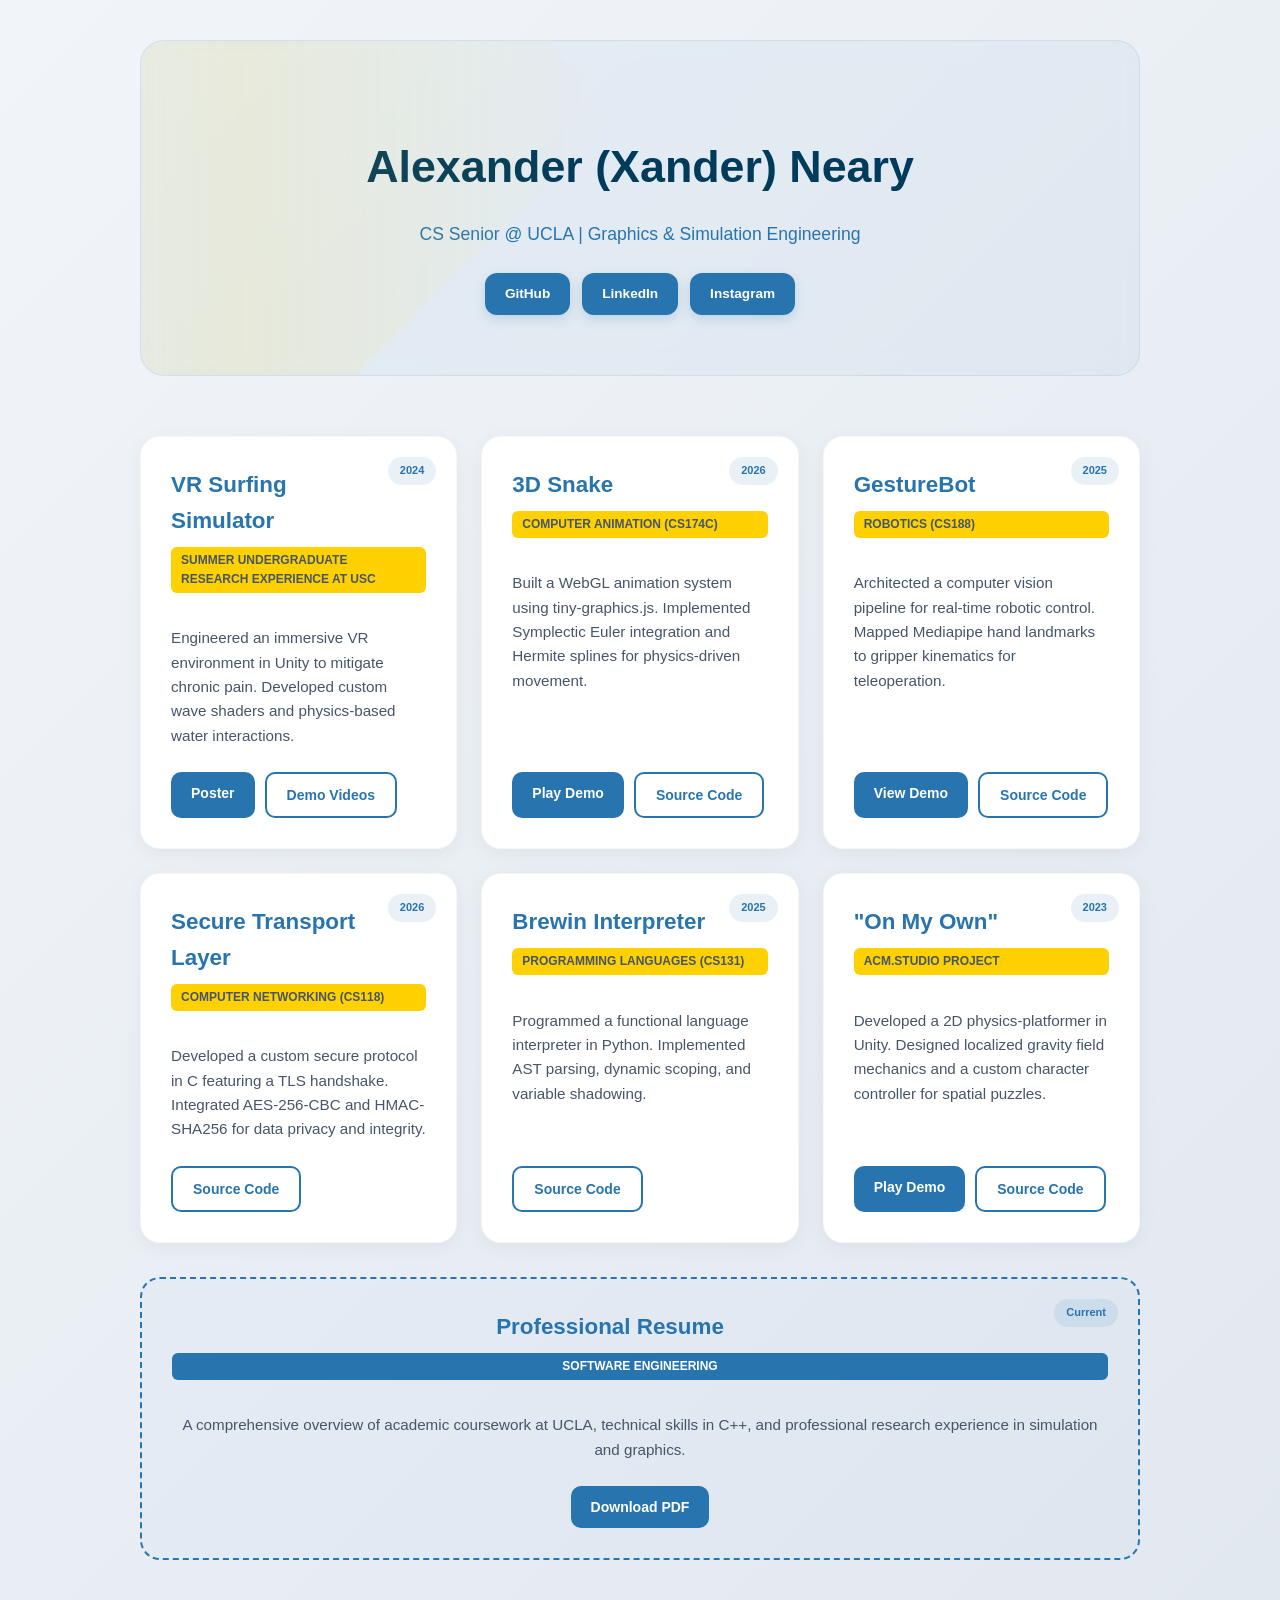
==== index.html @ f60e8a6c "Merge branch 'main' of https://github.com/xandnea/xandnea.github.io" ====
<!DOCTYPE html>
<html lang="en">
<head>
    <meta charset="UTF-8">
    <meta name="viewport" content="width=device-width, initial-scale=1.0">
    <title>Xander Neary | Software Portfolio</title>
    <style>
        :root {
            --ucla-blue: #2774AE;
            --ucla-gold: #FFD100;
            --dark-blue: #003B5C;
            --bg: #f8fafc;
            --card-bg: #ffffff;
            --text: #1e293b;
            --sub-bg: #f1f5f9;
        }

        body { 
            font-family: 'Inter', -apple-system, BlinkMacSystemFont, sans-serif; 
            background: linear-gradient(135deg, #f1f5f9 0%, #e2e8f0 100%);
            color: var(--text); 
            margin: 0; 
            padding: 40px 20px; 
            line-height: 1.6;
        }

        .container { max-width: 1000px; margin: auto; }

        header { 
            text-align: center; 
            margin-bottom: 60px; 
            padding: 60px 20px;
            background: rgba(39, 116, 174, 0.05);
            border: 1px solid rgba(39, 116, 174, 0.1);
            border-radius: 24px;
            backdrop-filter: blur(10px);
            position: relative;
            overflow: hidden;
        }
        
        header::before {
            content: "";
            position: absolute;
            top: -50%; left: -10%;
            width: 40%; height: 200%;
            background: linear-gradient(45deg, transparent, rgba(255, 209, 0, 0.1), transparent);
            transform: rotate(45deg);
            pointer-events: none;
        }

        header h1 { font-size: 2.8rem; margin-bottom: 8px; font-weight: 800; color: var(--dark-blue); }
        header p { color: var(--ucla-blue); font-size: 1.1rem; margin-bottom: 25px; font-weight: 500; }

        .social-links { display: flex; justify-content: center; gap: 12px; }
        .social-btn {
            text-decoration: none;
            color: white;
            font-size: 0.85rem;
            font-weight: 600;
            padding: 10px 20px;
            border-radius: 12px;
            background: var(--ucla-blue);
            transition: all 0.3s ease;
            box-shadow: 0 4px 12px rgba(39, 116, 174, 0.2);
        }
        .social-btn:hover { background: var(--dark-blue); transform: translateY(-3px); }

        .grid { 
            display: grid; 
            grid-template-columns: repeat(auto-fit, minmax(300px, 1fr)); 
            gap: 24px; 
        }

        .card { 
            position: relative;
            background: var(--card-bg); 
            padding: 30px; 
            border-radius: 20px; 
            box-shadow: 0 4px 20px rgba(0,0,0,0.05); 
            transition: all 0.3s cubic-bezier(0.4, 0, 0.2, 1);
            border: 1px solid rgba(0,0,0,0.03);
            display: flex;
            flex-direction: column;
            min-height: 280px; /* Ensures vertical consistency */
        }

        .card:hover { 
            transform: translateY(-10px); 
            box-shadow: 0 20px 40px rgba(39, 116, 174, 0.1); 
            border-color: rgba(39, 116, 174, 0.2);
        }

        .date-tag {
            position: absolute;
            top: 20px; right: 20px;
            font-size: 11px; font-weight: 800;
            color: var(--ucla-blue);
            background: rgba(39, 116, 174, 0.1);
            padding: 5px 12px; border-radius: 30px;
        }

        .card h3 { margin: 0 0 8px 0; color: var(--ucla-blue); font-size: 1.4rem; padding-right: 60px; }

        .card h4 {
            font-size: 0.75rem; color: #475569; background: var(--ucla-gold);
            margin: 0 0 18px 0; padding: 4px 10px; border-radius: 6px;
            display: inline-block; font-weight: 700; text-transform: uppercase;
        }

        .card p { color: #475569; font-size: 0.95rem; margin-bottom: 24px; flex-grow: 1; }

        /* THE FIX: Pushes buttons to the bottom regardless of text amount */
        .btn-group { 
            display: flex; 
            gap: 10px; 
            flex-wrap: wrap; 
            margin-top: auto; 
            min-height: 42px; 
        }

        .btn { 
            padding: 10px 20px; background: var(--ucla-blue); color: white; 
            text-decoration: none; border-radius: 10px; font-size: 14px; 
            font-weight: 600; transition: all 0.2s;
        }

        .btn:hover { background: var(--dark-blue); }
        .btn-secondary { background: white; color: var(--ucla-blue); border: 2px solid var(--ucla-blue); }
        .btn-secondary:hover { background: var(--ucla-blue); color: white; }

        .resume-card { 
            grid-column: 1 / -1; 
            text-align: center; 
            border: 2px dashed var(--ucla-blue); 
            background: rgba(39, 116, 174, 0.02); 
            box-shadow: none;
            margin-top: 10px;
            min-height: auto;
        }

        .resume-card:hover { 
            background: #ffffff; 
            border-style: solid; 
            border-color: var(--ucla-gold);
        }
        
        .resume-card h4 { background: var(--ucla-blue); color: white; }
    </style>
</head>
<body>
    <div class="container">
        <header>
            <h1>Alexander (Xander) Neary</h1>
            <p>CS Senior @ UCLA | Graphics & Simulation Engineering</p>
            <div class="social-links">
                <a href="https://github.com/xandnea" class="social-btn">GitHub</a>
                <a href="https://www.linkedin.com/in/xander-neary/" class="social-btn">LinkedIn</a>
                <a href="https://www.instagram.com/xander.neary" class="social-btn">Instagram</a>
            </div>
        </header>

        <div class="grid">
            <div class="card">
                <span class="date-tag">2024</span>
                <h3>VR Surfing Simulator</h3>
                <h4>Summer Undergraduate Research Experience at USC</h4>
                <p>Engineered an immersive VR environment in Unity to mitigate chronic pain. Developed custom wave shaders and physics-based water interactions.</p>
                <div class="btn-group">
                    <a href="https://xandnea.github.io/SURE Research Poster.pdf" class="btn">Poster</a>
                    <a href="https://docs.google.com/presentation/d/18ExA81dWbgcO4W4kVsnvQ8ddb5Fc8EAyjfr8iG5KGcI/edit?usp=sharing" class="btn btn-secondary">Demo Videos</a>
                </div>
            </div>

            <div class="card">
                <span class="date-tag">2026</span>
                <h3>3D Snake</h3>
                <h4>Computer Animation (CS174C)</h4>
                <p>Built a WebGL animation system using tiny-graphics.js. Implemented Symplectic Euler integration and Hermite splines for physics-driven movement.</p>
                <div class="btn-group">
                    <a href="https://xandnea.github.io/CS174C-TeamProject-3DSnake/" class="btn">Play Demo</a>
                    <a href="https://github.com/xandnea/CS174C-TeamProject-3DSnake" class="btn btn-secondary">Source Code</a>
                </div>
            </div>

            <div class="card">
                <span class="date-tag">2025</span>
                <h3>GestureBot</h3>
                <h4>Robotics (CS188)</h4>
                <p>Architected a computer vision pipeline for real-time robotic control. Mapped Mediapipe hand landmarks to gripper kinematics for teleoperation.</p>
                <div class="btn-group">
                    <a href="https://xandnea.github.io/CS188-Robotics-Project/" class="btn">View Demo</a>
                    <a href="https://github.com/xandnea/CS188-Robotics-Project" class="btn btn-secondary">Source Code</a>
                </div>
            </div>

            <div class="card">
                <span class="date-tag">2026</span>
                <h3>Secure Transport Layer</h3>
                <h4>Computer Networking (CS118)</h4>
                <p>Developed a custom secure protocol in C featuring a TLS handshake. Integrated AES-256-CBC and HMAC-SHA256 for data privacy and integrity.</p>
                <div class="btn-group">
                    <a href="https://github.com/xandnea/CS118-Project2" class="btn btn-secondary">Source Code</a>
                </div>
            </div>

            <div class="card">
                <span class="date-tag">2025</span>
                <h3>Brewin Interpreter</h3>
                <h4>Programming Languages (CS131)</h4>
                <p>Programmed a functional language interpreter in Python. Implemented AST parsing, dynamic scoping, and variable shadowing.</p>
                <div class="btn-group">
                    <a href="https://github.com/xandnea/CS131-Project1" class="btn btn-secondary">Source Code</a>
                </div>
            </div>

            <div class="card">
                <span class="date-tag">2023</span>
                <h3>"On My Own"</h3>
                <h4>ACM.studio Project</h4>
                <p>Developed a 2D physics-platformer in Unity. Designed localized gravity field mechanics and a custom character controller for spatial puzzles.</p>
                <div class="btn-group">
                    <a href="http://kmbusybee.itch.io/on-my-own" class="btn">Play Demo</a>
                    <a href="https://github.com/kmachnickiwork49/team_omo" class="btn btn-secondary">Source Code</a>
                </div>
            </div>

            <div class="card resume-card">
                <span class="date-tag">Current</span>
                <h3>Professional Resume</h3>
                <h4>Software Engineering</h4>
                <p>A comprehensive overview of academic coursework at UCLA, technical skills in C++, and professional research experience in simulation and graphics.</p>
                <div class="btn-group" style="justify-content: center;">
                    <a href="https://xandnea.github.io/Software Resume 5_23_26.pdf" class="btn">Download PDF</a>
                </div>
            </div>
        </div>
    </div>
</body>
</html>
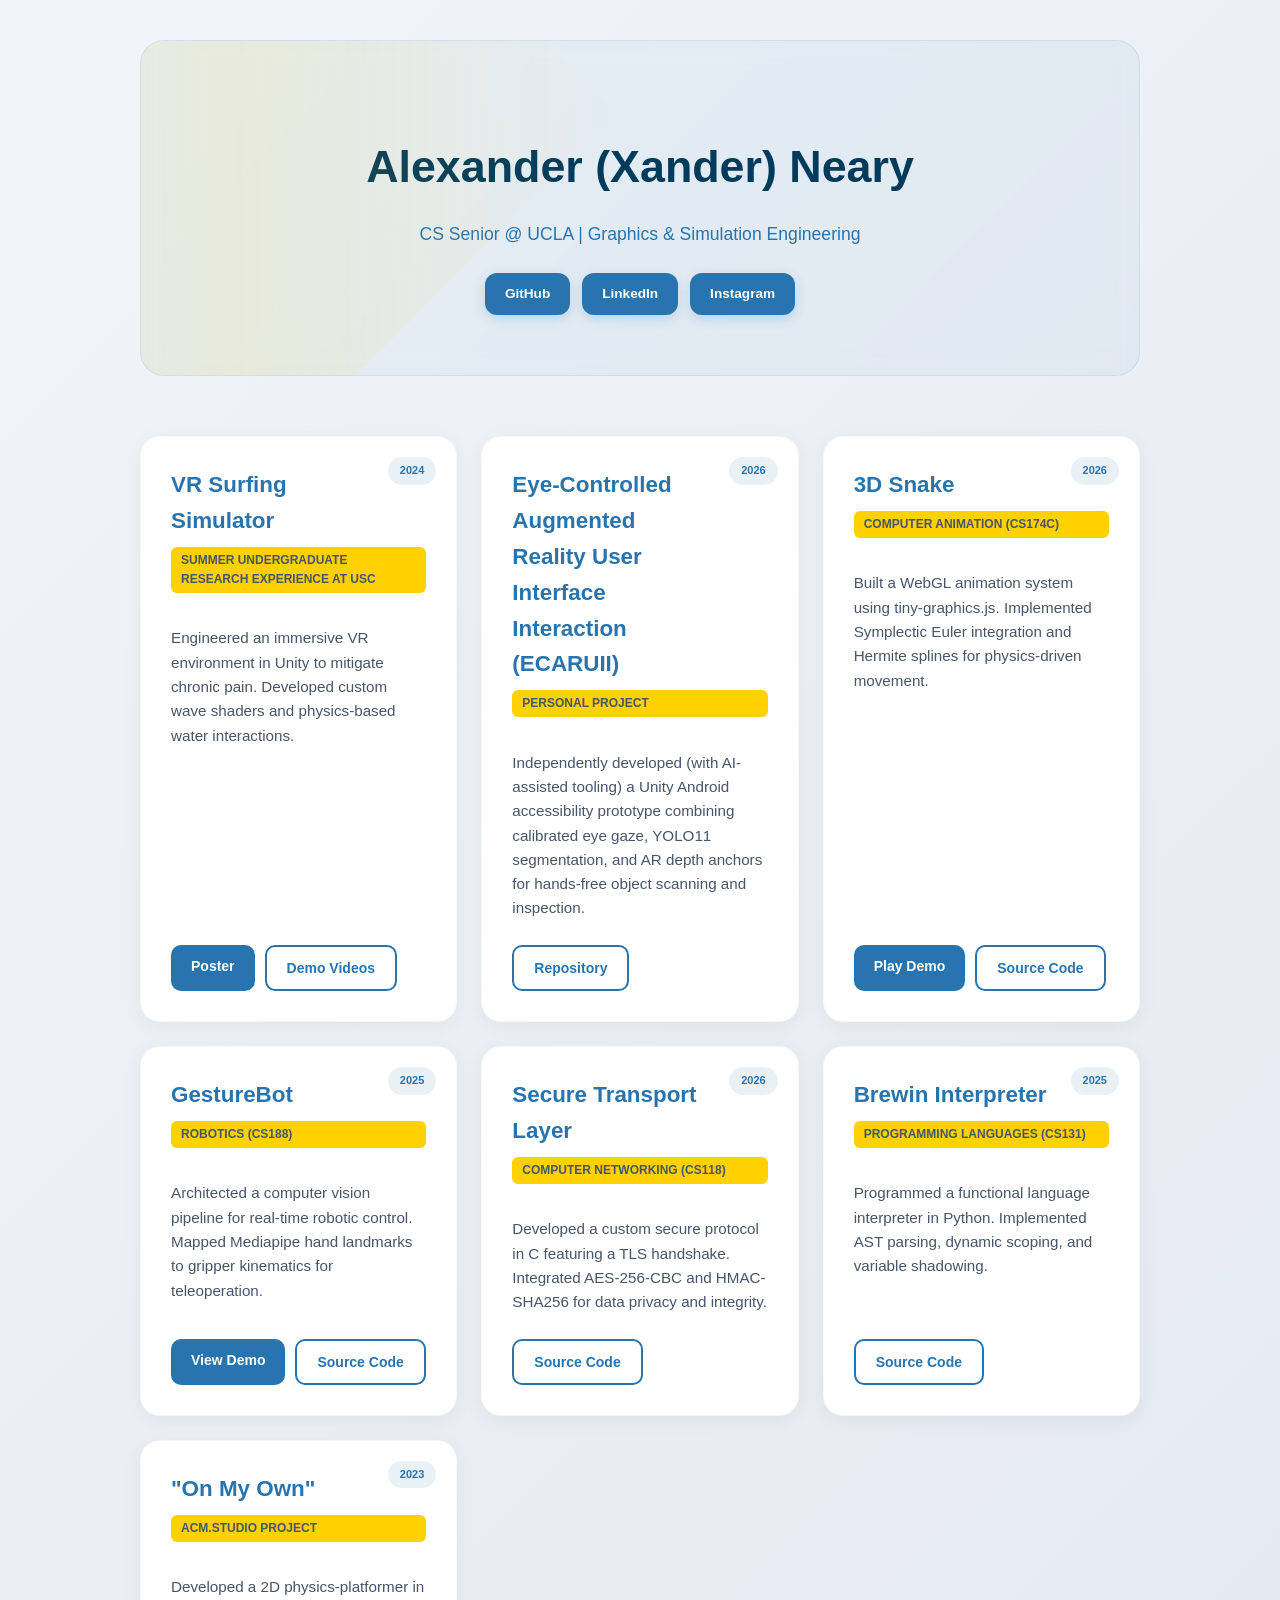
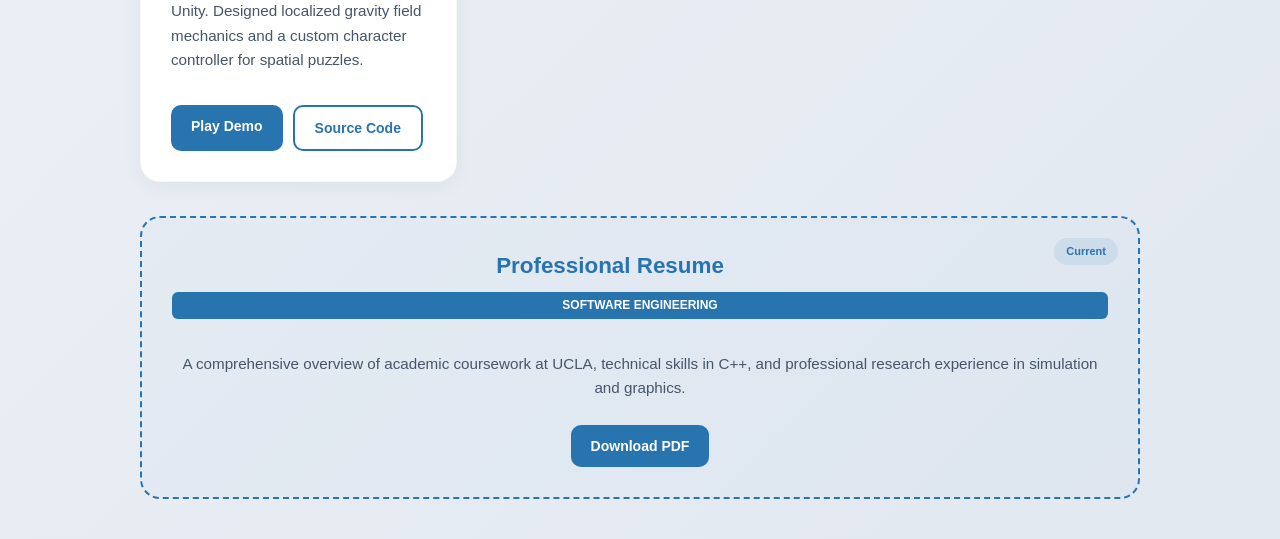
==== commit d544b45e: "Add ECARUII project details to index.html - Added a new project entry for Eye-Controlled Augmented R" ====
--- a/index.html
+++ b/index.html
@@ -173,6 +173,16 @@
 
             <div class="card">
                 <span class="date-tag">2026</span>
+                <h3>Eye-Controlled Augmented Reality User Interface Interaction (ECARUII)</h3>
+                <h4>Personal Project</h4>
+                <p>Independently developed (with AI-assisted tooling) a Unity Android accessibility prototype combining calibrated eye gaze, YOLO11 segmentation, and AR depth anchors for hands-free object scanning and inspection.</p>
+                <div class="btn-group">
+                    <a href="https://github.com/xandnea/Eye-Controlled-AR-UI-Interaction" class="btn btn-secondary">Repository</a>
+                </div>
+            </div>
+            
+            <div class="card">
+                <span class="date-tag">2026</span>
                 <h3>3D Snake</h3>
                 <h4>Computer Animation (CS174C)</h4>
                 <p>Built a WebGL animation system using tiny-graphics.js. Implemented Symplectic Euler integration and Hermite splines for physics-driven movement.</p>
@@ -236,4 +246,4 @@
         </div>
     </div>
 </body>
-</html>+</html>
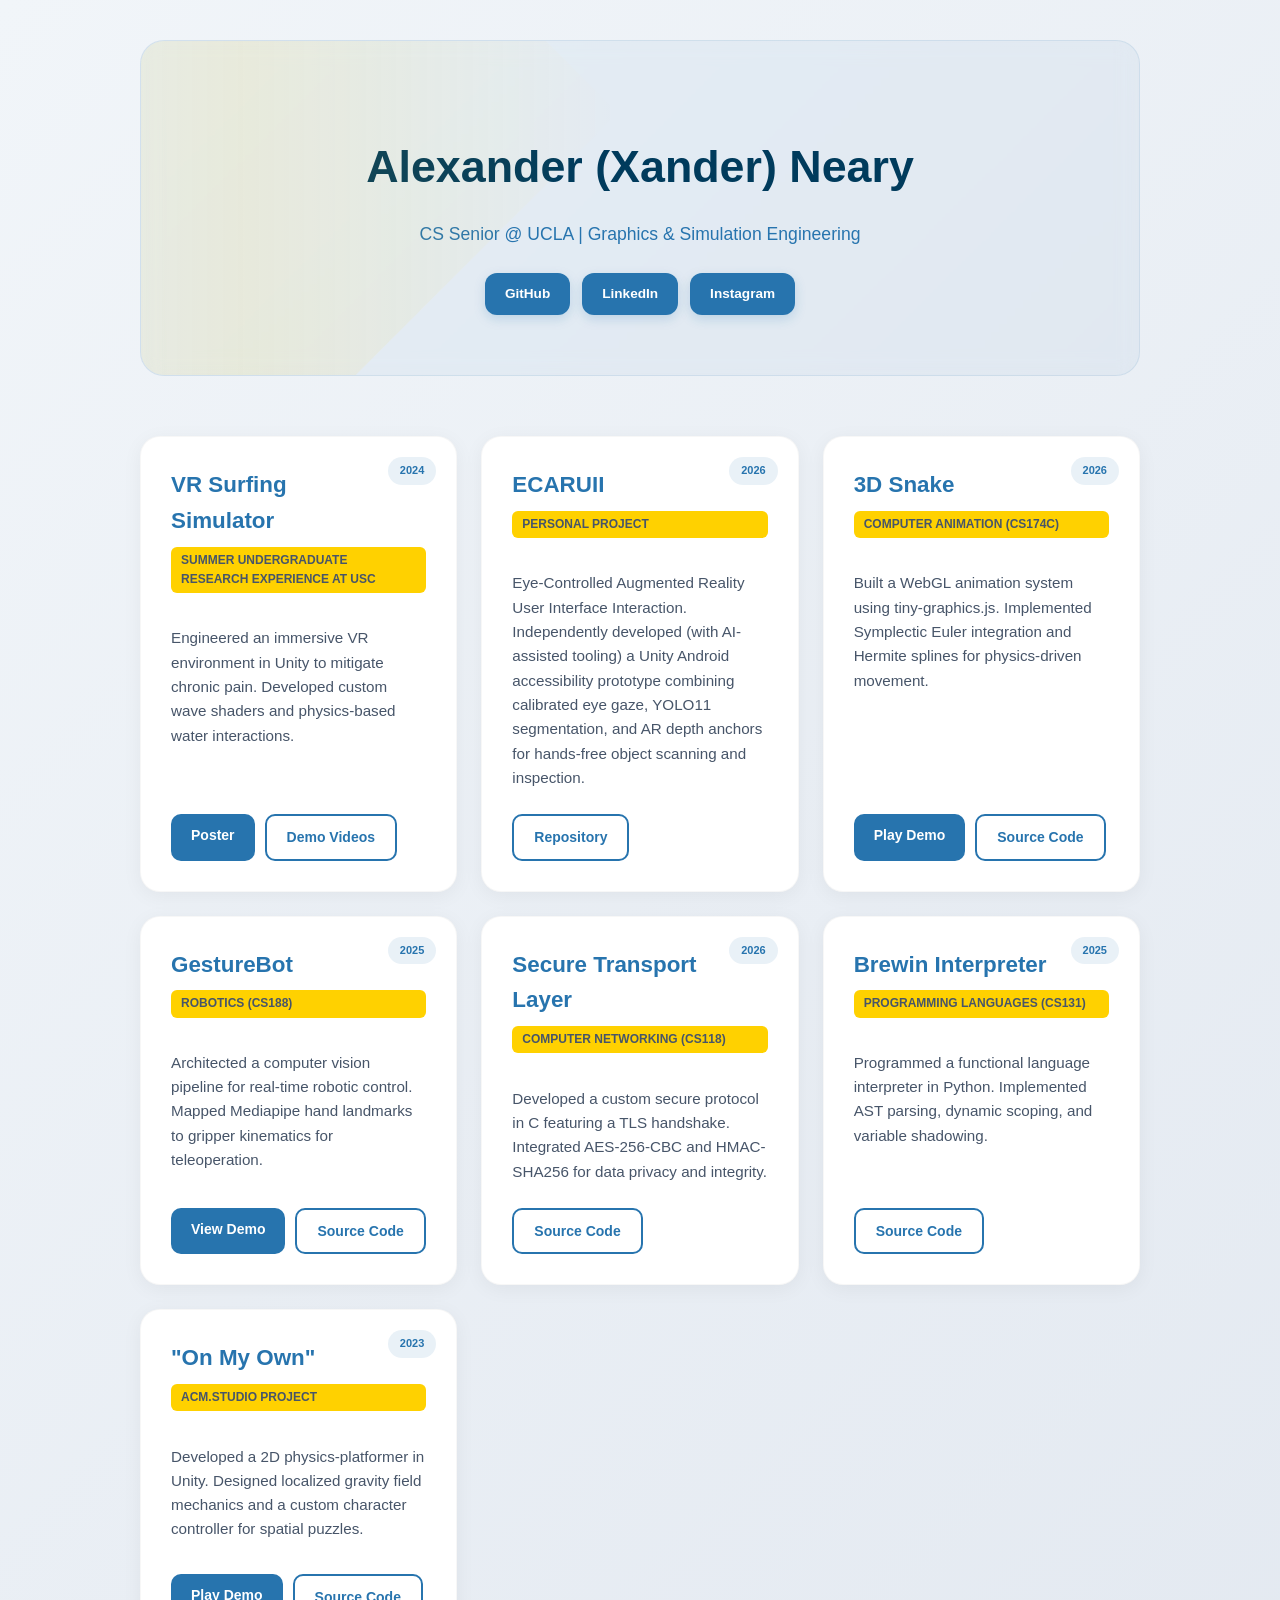
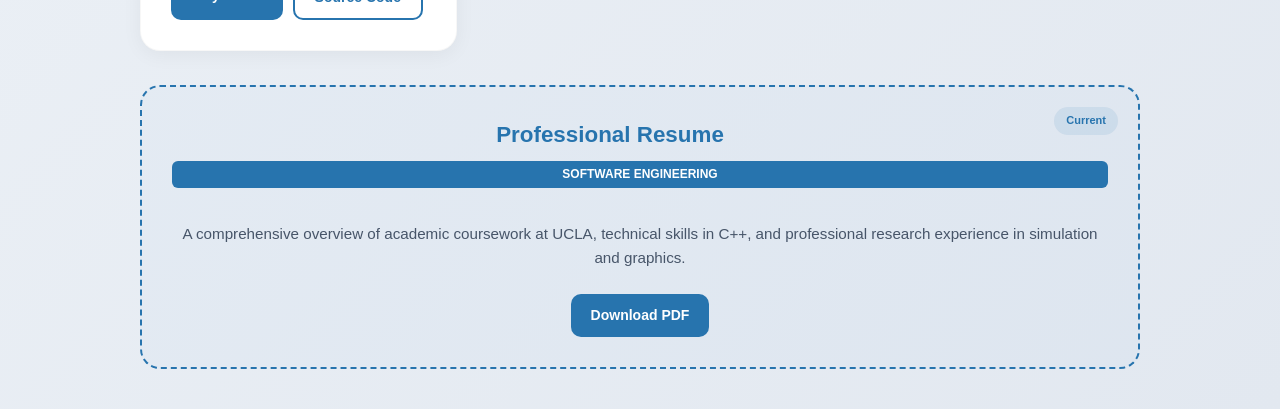
==== commit 5ed69257: "Update project title and description in index.html - Shortened the project title and clarified the d" ====
--- a/index.html
+++ b/index.html
@@ -173,9 +173,9 @@
 
             <div class="card">
                 <span class="date-tag">2026</span>
-                <h3>Eye-Controlled Augmented Reality User Interface Interaction (ECARUII)</h3>
+                <h3>ECARUII</h3>
                 <h4>Personal Project</h4>
-                <p>Independently developed (with AI-assisted tooling) a Unity Android accessibility prototype combining calibrated eye gaze, YOLO11 segmentation, and AR depth anchors for hands-free object scanning and inspection.</p>
+                <p>Eye-Controlled Augmented Reality User Interface Interaction. Independently developed (with AI-assisted tooling) a Unity Android accessibility prototype combining calibrated eye gaze, YOLO11 segmentation, and AR depth anchors for hands-free object scanning and inspection.</p>
                 <div class="btn-group">
                     <a href="https://github.com/xandnea/Eye-Controlled-AR-UI-Interaction" class="btn btn-secondary">Repository</a>
                 </div>
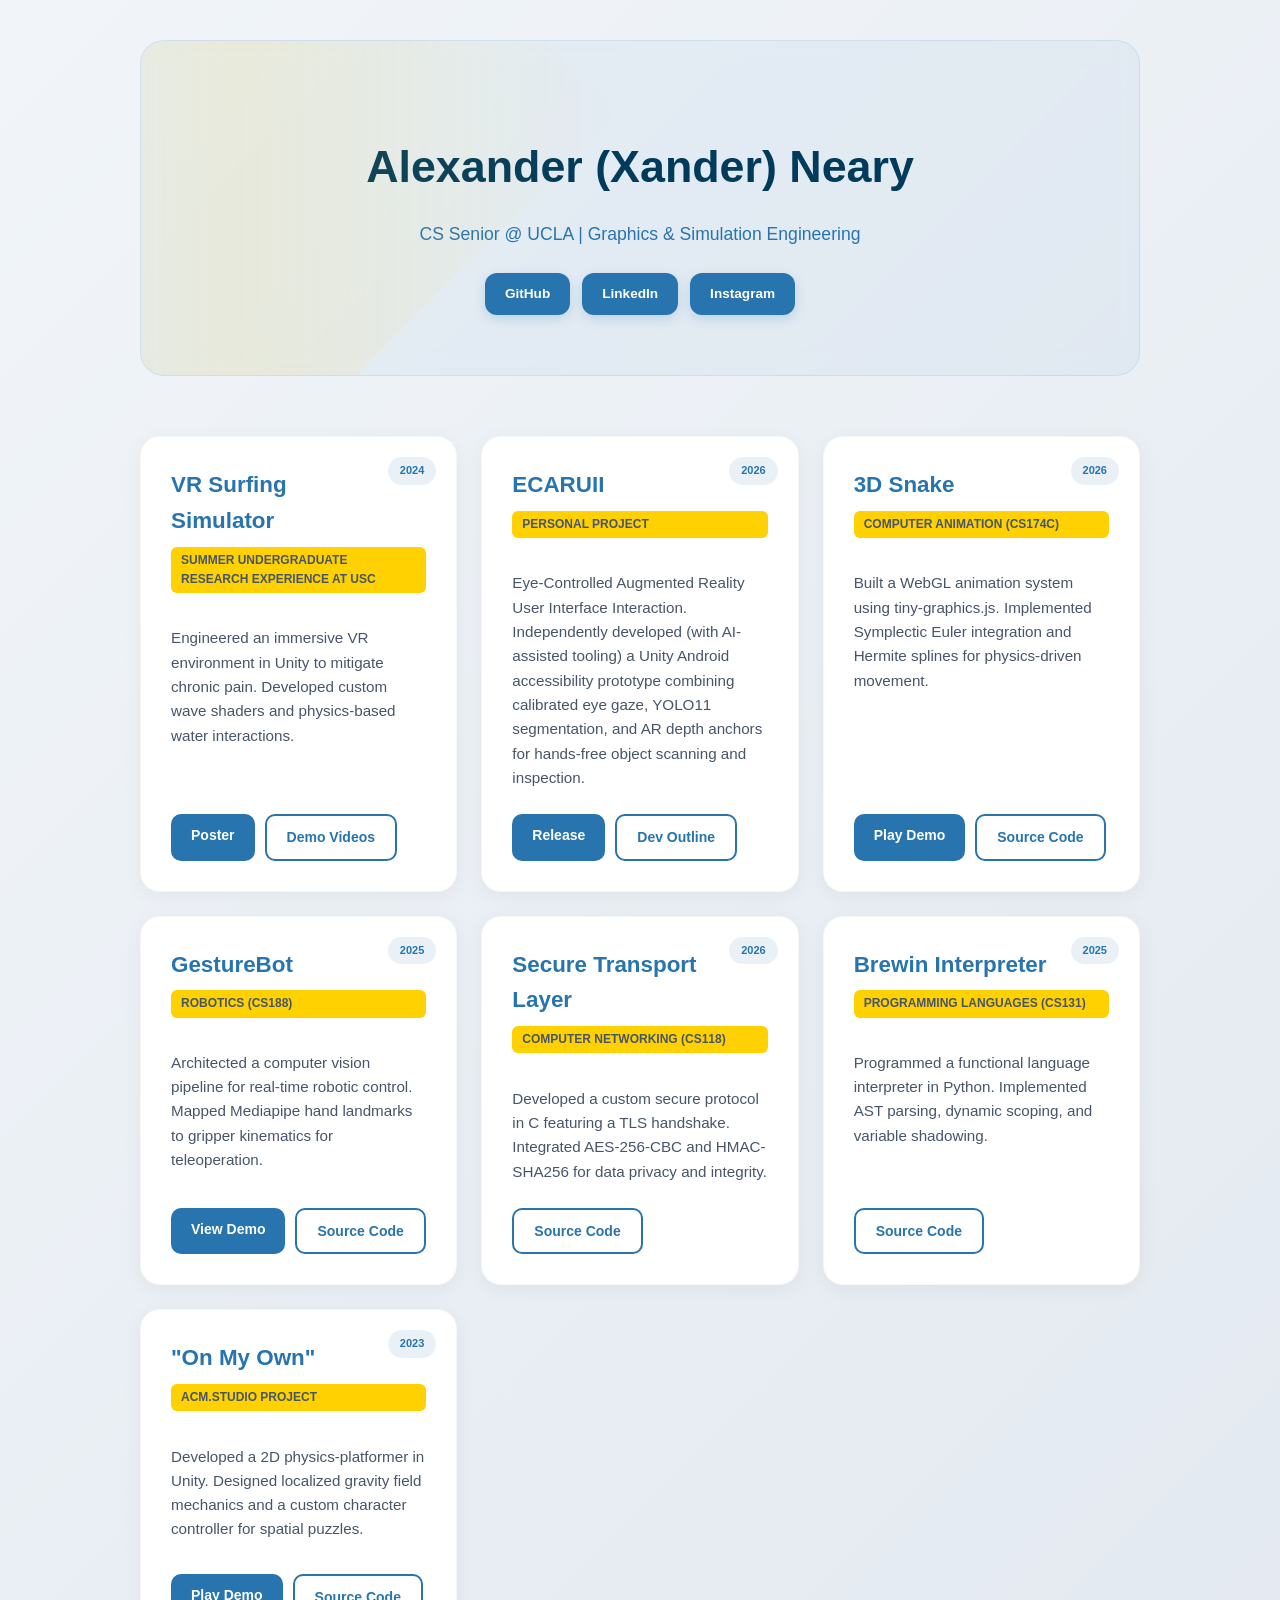
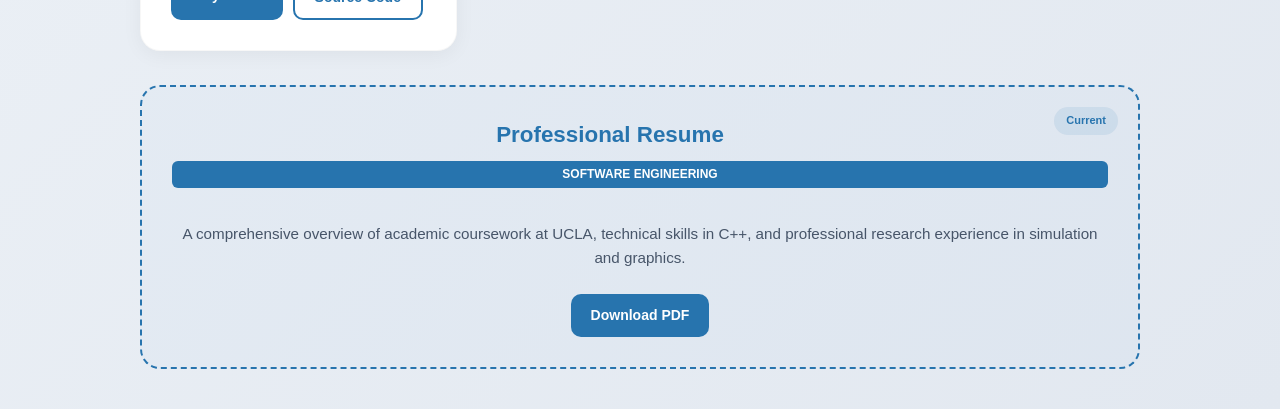
==== commit fb7f1e5c: "Update ECARUII links in index.html for release and documentation" ====
--- a/index.html
+++ b/index.html
@@ -177,7 +177,8 @@
                 <h4>Personal Project</h4>
                 <p>Eye-Controlled Augmented Reality User Interface Interaction. Independently developed (with AI-assisted tooling) a Unity Android accessibility prototype combining calibrated eye gaze, YOLO11 segmentation, and AR depth anchors for hands-free object scanning and inspection.</p>
                 <div class="btn-group">
-                    <a href="https://github.com/xandnea/Eye-Controlled-AR-UI-Interaction" class="btn btn-secondary">Repository</a>
+                    <a href="https://github.com/xandnea/Eye-Controlled-AR-UI-Interaction" class="btn">Release</a>
+                    <a href="https://docs.google.com/document/d/12NwAYiVth-TJw5IjjsZ63s_6z_8N0sTc/edit?usp=sharing&ouid=107575258905610502392&rtpof=true&sd=true" class="btn btn-secondary">Dev Outline</a>
                 </div>
             </div>
             
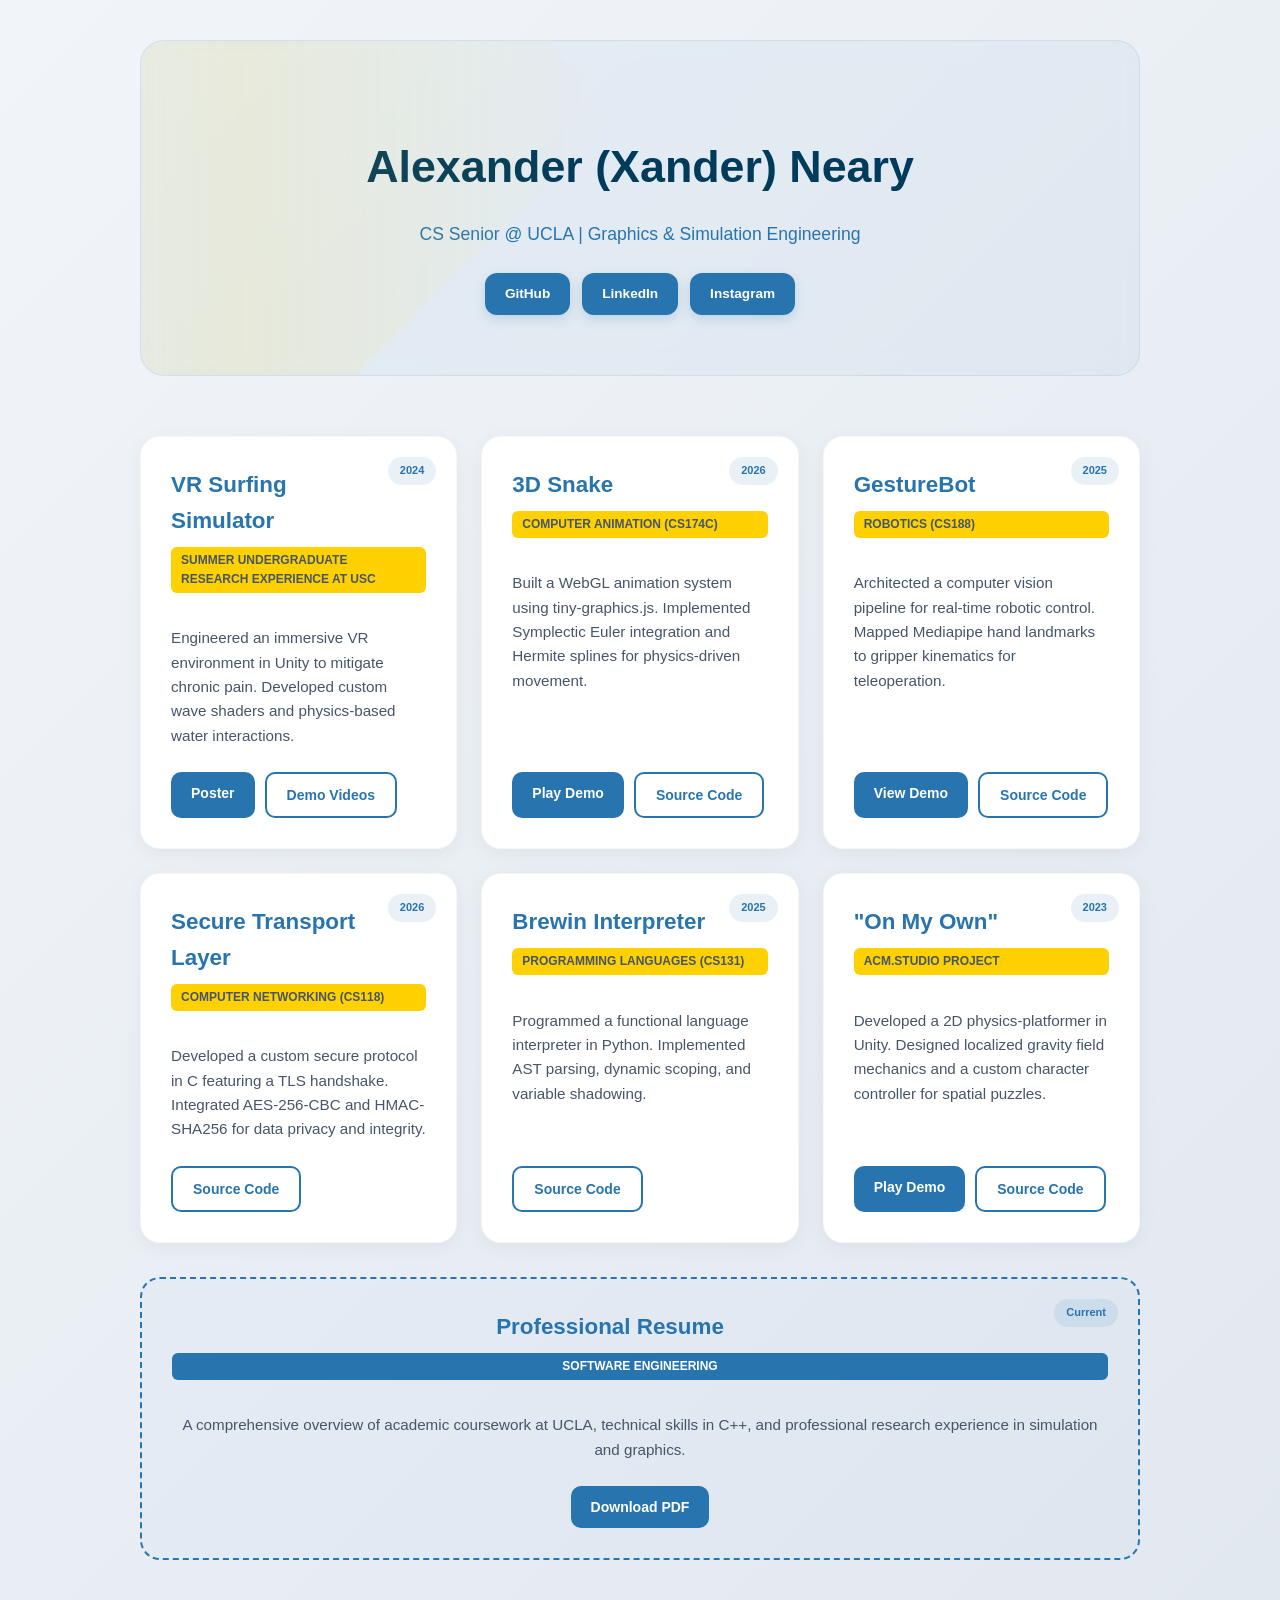
==== commit c275157c: "Update resume (9/24/2026) - Add ECARUII project, adjust professional experience section" ====
--- a/index.html
+++ b/index.html
@@ -173,17 +173,6 @@
 
             <div class="card">
                 <span class="date-tag">2026</span>
-                <h3>ECARUII</h3>
-                <h4>Personal Project</h4>
-                <p>Eye-Controlled Augmented Reality User Interface Interaction. Independently developed (with AI-assisted tooling) a Unity Android accessibility prototype combining calibrated eye gaze, YOLO11 segmentation, and AR depth anchors for hands-free object scanning and inspection.</p>
-                <div class="btn-group">
-                    <a href="https://github.com/xandnea/Eye-Controlled-AR-UI-Interaction" class="btn">Release</a>
-                    <a href="https://docs.google.com/document/d/12NwAYiVth-TJw5IjjsZ63s_6z_8N0sTc/edit?usp=sharing&ouid=107575258905610502392&rtpof=true&sd=true" class="btn btn-secondary">Dev Outline</a>
-                </div>
-            </div>
-            
-            <div class="card">
-                <span class="date-tag">2026</span>
                 <h3>3D Snake</h3>
                 <h4>Computer Animation (CS174C)</h4>
                 <p>Built a WebGL animation system using tiny-graphics.js. Implemented Symplectic Euler integration and Hermite splines for physics-driven movement.</p>
@@ -241,10 +230,10 @@
                 <h4>Software Engineering</h4>
                 <p>A comprehensive overview of academic coursework at UCLA, technical skills in C++, and professional research experience in simulation and graphics.</p>
                 <div class="btn-group" style="justify-content: center;">
-                    <a href="https://xandnea.github.io/Software Resume 5_23_26.pdf" class="btn">Download PDF</a>
+                    <a href="https://xandnea.github.io/Software Resume 9_24_26.pdf" class="btn">Download PDF</a>
                 </div>
             </div>
         </div>
     </div>
 </body>
-</html>
+</html>
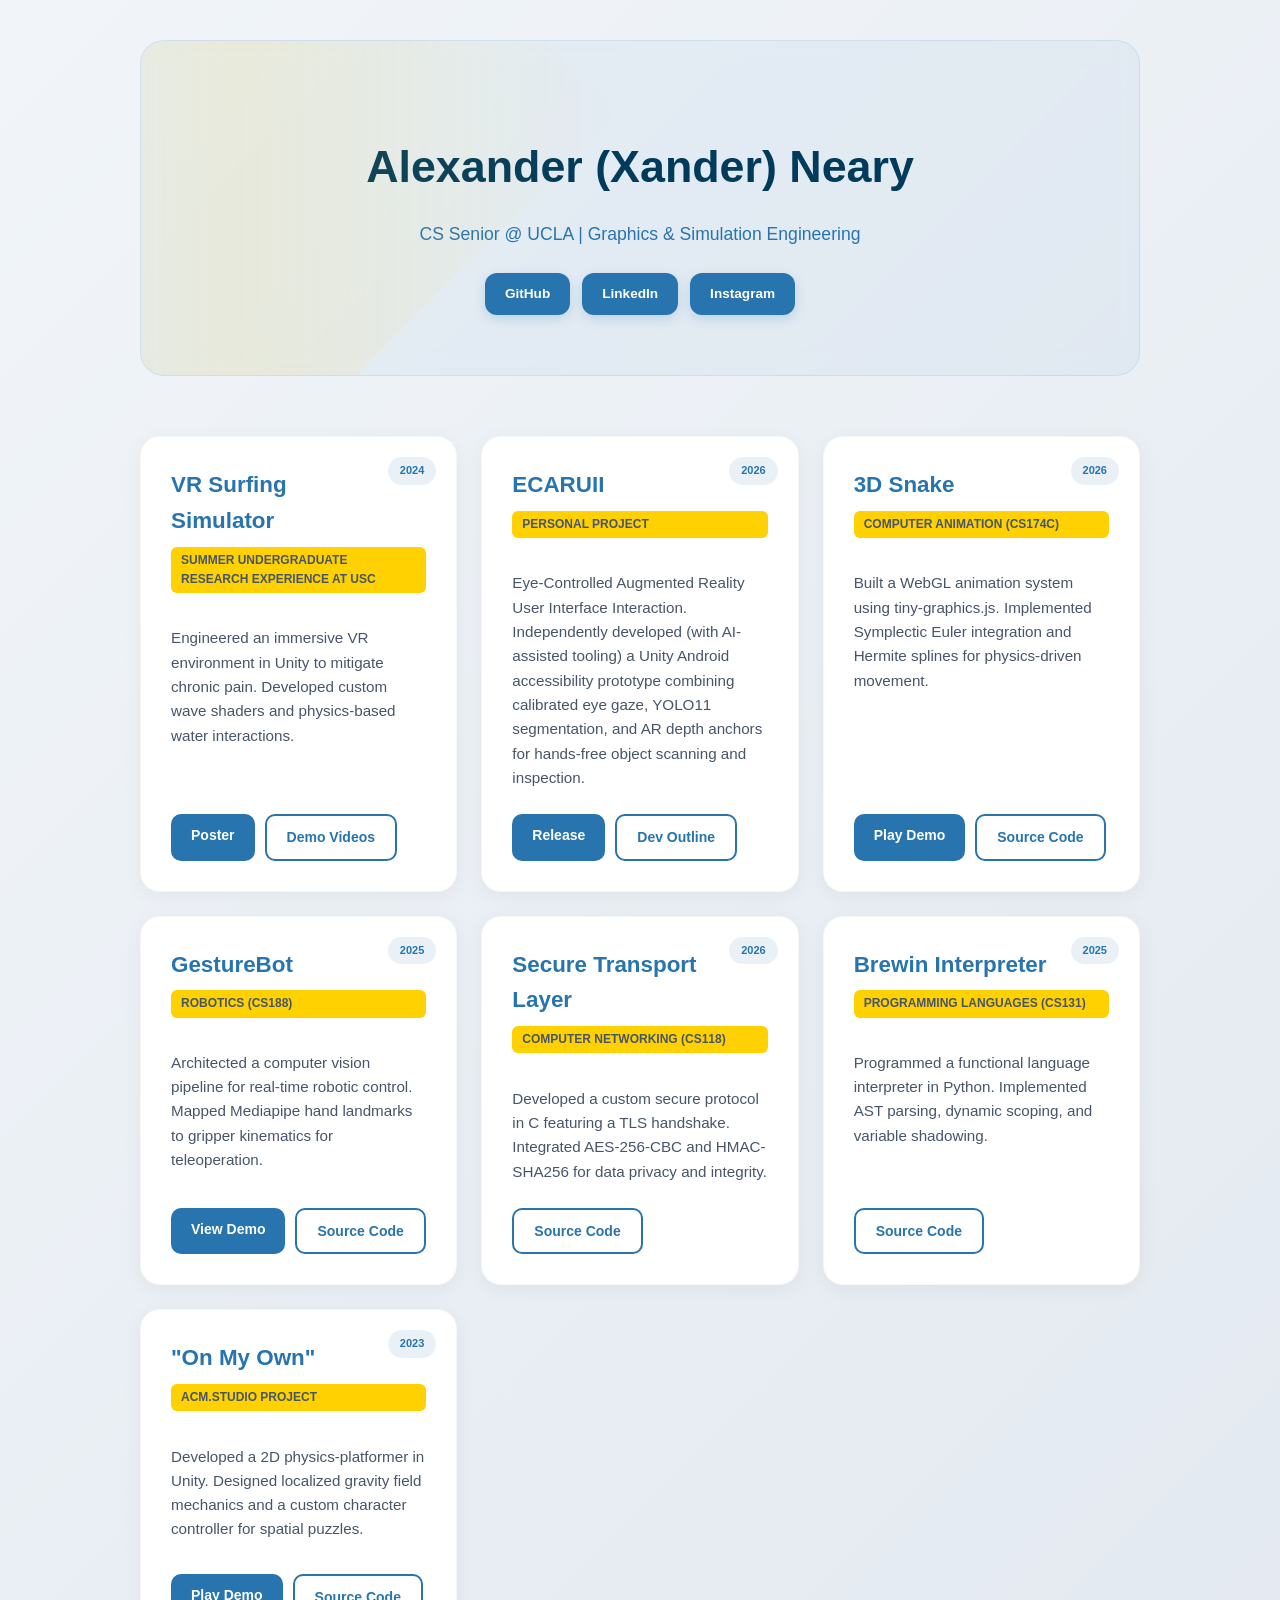
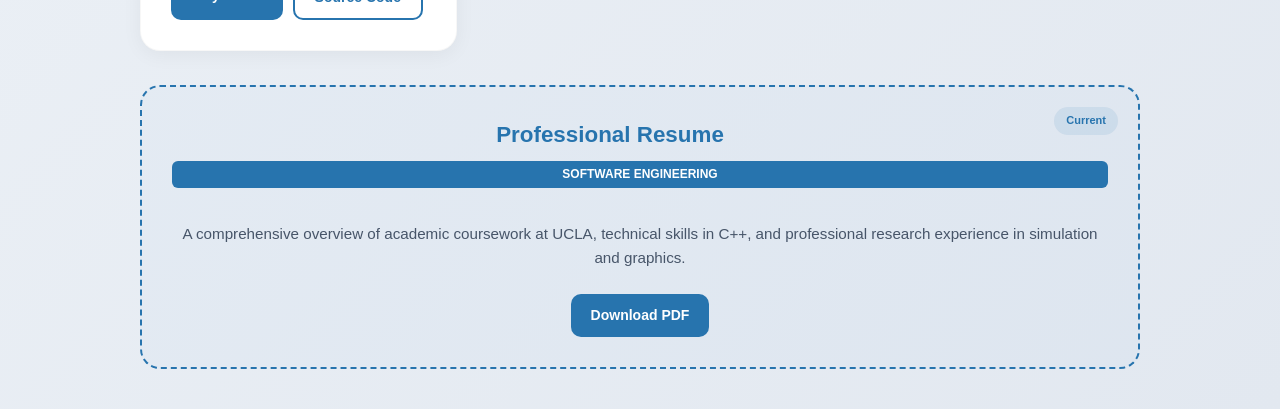
==== commit 2bee5558: "Merge branch 'main' of https://github.com/xandnea/xandnea.github.io" ====
--- a/index.html
+++ b/index.html
@@ -173,6 +173,17 @@
 
             <div class="card">
                 <span class="date-tag">2026</span>
+                <h3>ECARUII</h3>
+                <h4>Personal Project</h4>
+                <p>Eye-Controlled Augmented Reality User Interface Interaction. Independently developed (with AI-assisted tooling) a Unity Android accessibility prototype combining calibrated eye gaze, YOLO11 segmentation, and AR depth anchors for hands-free object scanning and inspection.</p>
+                <div class="btn-group">
+                    <a href="https://github.com/xandnea/Eye-Controlled-AR-UI-Interaction" class="btn">Release</a>
+                    <a href="https://docs.google.com/document/d/12NwAYiVth-TJw5IjjsZ63s_6z_8N0sTc/edit?usp=sharing&ouid=107575258905610502392&rtpof=true&sd=true" class="btn btn-secondary">Dev Outline</a>
+                </div>
+            </div>
+            
+            <div class="card">
+                <span class="date-tag">2026</span>
                 <h3>3D Snake</h3>
                 <h4>Computer Animation (CS174C)</h4>
                 <p>Built a WebGL animation system using tiny-graphics.js. Implemented Symplectic Euler integration and Hermite splines for physics-driven movement.</p>
@@ -236,4 +247,4 @@
         </div>
     </div>
 </body>
-</html>+</html>
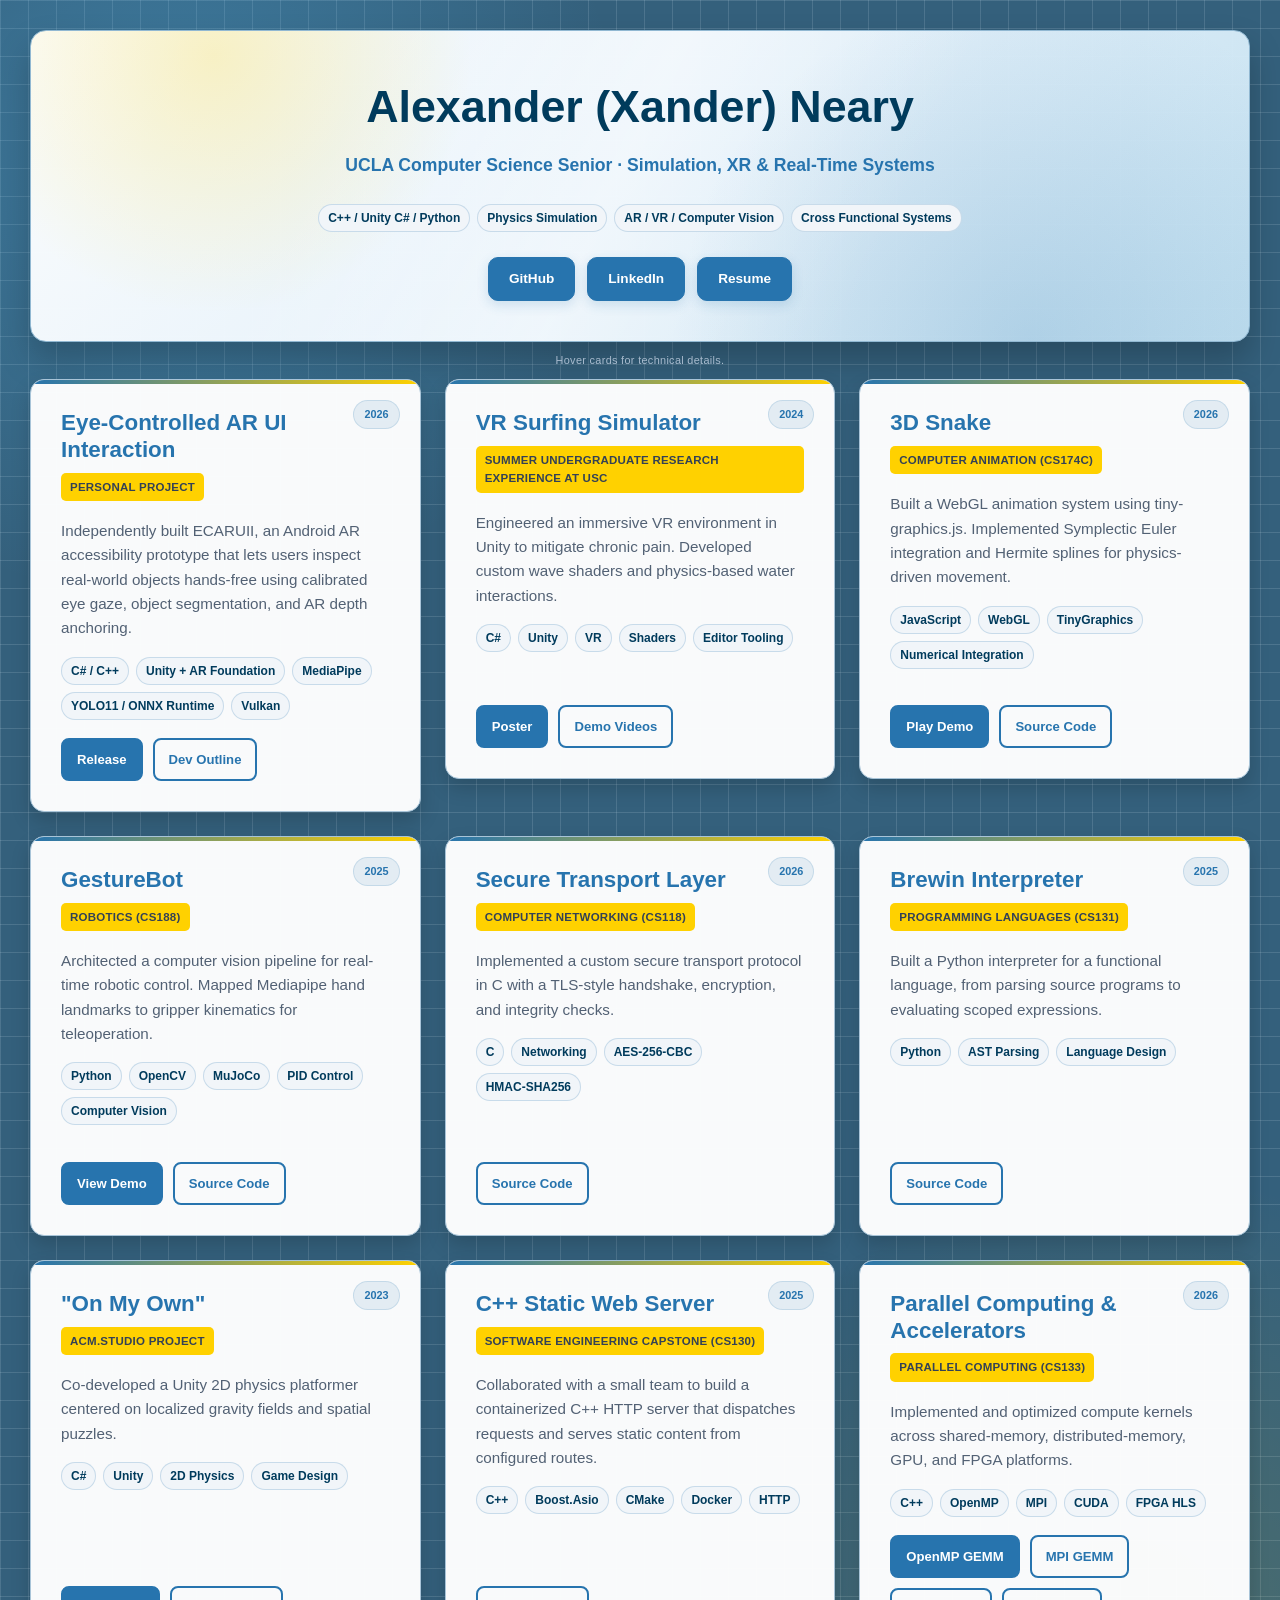
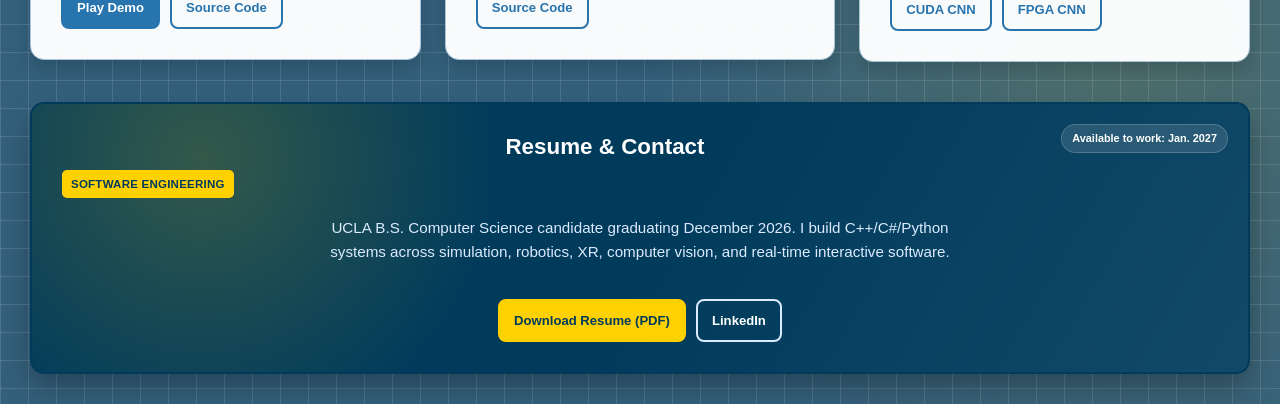
==== commit 0a4ec5fd: "Portfolio overhaul - Updated header to more accurately describe experience + aspirations - Create fo" ====
--- a/index.html
+++ b/index.html
@@ -4,181 +4,97 @@
     <meta charset="UTF-8">
     <meta name="viewport" content="width=device-width, initial-scale=1.0">
     <title>Xander Neary | Software Portfolio</title>
-    <style>
-        :root {
-            --ucla-blue: #2774AE;
-            --ucla-gold: #FFD100;
-            --dark-blue: #003B5C;
-            --bg: #f8fafc;
-            --card-bg: #ffffff;
-            --text: #1e293b;
-            --sub-bg: #f1f5f9;
-        }
-
-        body { 
-            font-family: 'Inter', -apple-system, BlinkMacSystemFont, sans-serif; 
-            background: linear-gradient(135deg, #f1f5f9 0%, #e2e8f0 100%);
-            color: var(--text); 
-            margin: 0; 
-            padding: 40px 20px; 
-            line-height: 1.6;
-        }
-
-        .container { max-width: 1000px; margin: auto; }
-
-        header { 
-            text-align: center; 
-            margin-bottom: 60px; 
-            padding: 60px 20px;
-            background: rgba(39, 116, 174, 0.05);
-            border: 1px solid rgba(39, 116, 174, 0.1);
-            border-radius: 24px;
-            backdrop-filter: blur(10px);
-            position: relative;
-            overflow: hidden;
-        }
-        
-        header::before {
-            content: "";
-            position: absolute;
-            top: -50%; left: -10%;
-            width: 40%; height: 200%;
-            background: linear-gradient(45deg, transparent, rgba(255, 209, 0, 0.1), transparent);
-            transform: rotate(45deg);
-            pointer-events: none;
-        }
-
-        header h1 { font-size: 2.8rem; margin-bottom: 8px; font-weight: 800; color: var(--dark-blue); }
-        header p { color: var(--ucla-blue); font-size: 1.1rem; margin-bottom: 25px; font-weight: 500; }
-
-        .social-links { display: flex; justify-content: center; gap: 12px; }
-        .social-btn {
-            text-decoration: none;
-            color: white;
-            font-size: 0.85rem;
-            font-weight: 600;
-            padding: 10px 20px;
-            border-radius: 12px;
-            background: var(--ucla-blue);
-            transition: all 0.3s ease;
-            box-shadow: 0 4px 12px rgba(39, 116, 174, 0.2);
-        }
-        .social-btn:hover { background: var(--dark-blue); transform: translateY(-3px); }
-
-        .grid { 
-            display: grid; 
-            grid-template-columns: repeat(auto-fit, minmax(300px, 1fr)); 
-            gap: 24px; 
-        }
-
-        .card { 
-            position: relative;
-            background: var(--card-bg); 
-            padding: 30px; 
-            border-radius: 20px; 
-            box-shadow: 0 4px 20px rgba(0,0,0,0.05); 
-            transition: all 0.3s cubic-bezier(0.4, 0, 0.2, 1);
-            border: 1px solid rgba(0,0,0,0.03);
-            display: flex;
-            flex-direction: column;
-            min-height: 280px; /* Ensures vertical consistency */
-        }
-
-        .card:hover { 
-            transform: translateY(-10px); 
-            box-shadow: 0 20px 40px rgba(39, 116, 174, 0.1); 
-            border-color: rgba(39, 116, 174, 0.2);
-        }
-
-        .date-tag {
-            position: absolute;
-            top: 20px; right: 20px;
-            font-size: 11px; font-weight: 800;
-            color: var(--ucla-blue);
-            background: rgba(39, 116, 174, 0.1);
-            padding: 5px 12px; border-radius: 30px;
-        }
-
-        .card h3 { margin: 0 0 8px 0; color: var(--ucla-blue); font-size: 1.4rem; padding-right: 60px; }
-
-        .card h4 {
-            font-size: 0.75rem; color: #475569; background: var(--ucla-gold);
-            margin: 0 0 18px 0; padding: 4px 10px; border-radius: 6px;
-            display: inline-block; font-weight: 700; text-transform: uppercase;
-        }
-
-        .card p { color: #475569; font-size: 0.95rem; margin-bottom: 24px; flex-grow: 1; }
-
-        /* THE FIX: Pushes buttons to the bottom regardless of text amount */
-        .btn-group { 
-            display: flex; 
-            gap: 10px; 
-            flex-wrap: wrap; 
-            margin-top: auto; 
-            min-height: 42px; 
-        }
-
-        .btn { 
-            padding: 10px 20px; background: var(--ucla-blue); color: white; 
-            text-decoration: none; border-radius: 10px; font-size: 14px; 
-            font-weight: 600; transition: all 0.2s;
-        }
-
-        .btn:hover { background: var(--dark-blue); }
-        .btn-secondary { background: white; color: var(--ucla-blue); border: 2px solid var(--ucla-blue); }
-        .btn-secondary:hover { background: var(--ucla-blue); color: white; }
-
-        .resume-card { 
-            grid-column: 1 / -1; 
-            text-align: center; 
-            border: 2px dashed var(--ucla-blue); 
-            background: rgba(39, 116, 174, 0.02); 
-            box-shadow: none;
-            margin-top: 10px;
-            min-height: auto;
-        }
-
-        .resume-card:hover { 
-            background: #ffffff; 
-            border-style: solid; 
-            border-color: var(--ucla-gold);
-        }
-        
-        .resume-card h4 { background: var(--ucla-blue); color: white; }
-    </style>
+    <link rel="stylesheet" href="styles.css">
 </head>
+
 <body>
     <div class="container">
         <header>
             <h1>Alexander (Xander) Neary</h1>
-            <p>CS Senior @ UCLA | Graphics & Simulation Engineering</p>
+            <p>UCLA Computer Science Senior · Simulation, XR &amp; Real-Time Systems</p>
+            <div class="focus-tags" aria-label="Technical focus areas">
+                <span class="focus-tag">C++ / Unity C# / Python</span>
+                <span class="focus-tag">Physics Simulation</span>
+                <span class="focus-tag">AR / VR / Computer Vision</span>
+                <span class="focus-tag">Cross Functional Systems</span>
+            </div>
+     
             <div class="social-links">
                 <a href="https://github.com/xandnea" class="social-btn">GitHub</a>
                 <a href="https://www.linkedin.com/in/xander-neary/" class="social-btn">LinkedIn</a>
-                <a href="https://www.instagram.com/xander.neary" class="social-btn">Instagram</a>
+                <a href="https://xandnea.github.io/Software Resume 9_24_26.pdf" class="social-btn">Resume</a>
             </div>
         </header>
 
+        <div class="hover-hint">Hover cards for technical details.</div>
+
         <div class="grid">
+            <div class="card">
+                <span class="date-tag">2026</span>
+                <h3>Eye-Controlled AR UI Interaction</h3>
+                <h4>Personal Project</h4>
+                <p>
+                    Independently built ECARUII, an Android AR accessibility prototype that lets users inspect real-world
+                    objects hands-free using calibrated eye gaze, object segmentation, and AR depth anchoring.
+                </p>
+
+                <div class="tech-stack" aria-label="Technologies used">
+                    <span class="tech-tag">C# / C++</span>
+                    <span class="tech-tag">Unity + AR Foundation</span>
+                    <span class="tech-tag">MediaPipe</span>
+                    <span class="tech-tag">YOLO11 / ONNX Runtime</span>
+                    <span class="tech-tag">Vulkan</span>
+                </div>
+
+                <div class="technical-details">
+                    <div>
+                        <h5>Technical Details</h5>
+                        <ul>
+                            <li>Calibrated front-camera facial landmarks into screen-space gaze coordinates for hands-free UI interaction.</li>
+                            <li>Mapped YOLO11 segmentation masks through AR depth queries into persistent world-space anchors.</li>
+                            <li>Built a native C++ Vulkan interoperability bridge to reduce camera-texture CPU readback on Android.</li>
+                        </ul>
+                    </div>
+                </div>
+
+                <div class="btn-group">
+                    <a href="https://github.com/xandnea/Eye-Controlled-AR-UI-Interaction" class="btn">Release</a>
+                    <a href="https://docs.google.com/document/d/12NwAYiVth-TJw5IjjsZ63s_6z_8N0sTc/edit?usp=sharing&ouid=107575258905610502392&rtpof=true&sd=true" class="btn btn-secondary">Dev Outline</a>
+                </div>
+
+            </div>
+
             <div class="card">
                 <span class="date-tag">2024</span>
                 <h3>VR Surfing Simulator</h3>
                 <h4>Summer Undergraduate Research Experience at USC</h4>
-                <p>Engineered an immersive VR environment in Unity to mitigate chronic pain. Developed custom wave shaders and physics-based water interactions.</p>
+                <p>
+                    Engineered an immersive VR environment in Unity to mitigate chronic pain.
+                    Developed custom wave shaders and physics-based water interactions.
+                </p>
+
+                <div class="tech-stack" aria-label="Technologies used">
+                    <span class="tech-tag">C#</span>
+                    <span class="tech-tag">Unity</span>
+                    <span class="tech-tag">VR</span>
+                    <span class="tech-tag">Shaders</span>
+                    <span class="tech-tag">Editor Tooling</span>
+                </div>
+
+                <div class="technical-details">
+                    <div>
+                        <h5>Technical details</h5>
+                        <ul>
+                            <li>Adjusted custom wave shaders and water interactions to improve visual realism and runtime stability.</li>
+                            <li>Built editor automation that reduced researcher simulation setup time by approximately 40%.</li>
+                            <li>Worked directly with non-engineering researchers to translate study needs into maintainable Unity tooling.</li>
+                        </ul>
+                    </div>
+                </div>
+
                 <div class="btn-group">
                     <a href="https://xandnea.github.io/SURE Research Poster.pdf" class="btn">Poster</a>
                     <a href="https://docs.google.com/presentation/d/18ExA81dWbgcO4W4kVsnvQ8ddb5Fc8EAyjfr8iG5KGcI/edit?usp=sharing" class="btn btn-secondary">Demo Videos</a>
-                </div>
-            </div>
-
-            <div class="card">
-                <span class="date-tag">2026</span>
-                <h3>ECARUII</h3>
-                <h4>Personal Project</h4>
-                <p>Eye-Controlled Augmented Reality User Interface Interaction. Independently developed (with AI-assisted tooling) a Unity Android accessibility prototype combining calibrated eye gaze, YOLO11 segmentation, and AR depth anchors for hands-free object scanning and inspection.</p>
-                <div class="btn-group">
-                    <a href="https://github.com/xandnea/Eye-Controlled-AR-UI-Interaction" class="btn">Release</a>
-                    <a href="https://docs.google.com/document/d/12NwAYiVth-TJw5IjjsZ63s_6z_8N0sTc/edit?usp=sharing&ouid=107575258905610502392&rtpof=true&sd=true" class="btn btn-secondary">Dev Outline</a>
                 </div>
             </div>
             
@@ -186,7 +102,29 @@
                 <span class="date-tag">2026</span>
                 <h3>3D Snake</h3>
                 <h4>Computer Animation (CS174C)</h4>
-                <p>Built a WebGL animation system using tiny-graphics.js. Implemented Symplectic Euler integration and Hermite splines for physics-driven movement.</p>
+                <p>
+                    Built a WebGL animation system using tiny-graphics.js. 
+                    Implemented Symplectic Euler integration and Hermite splines for physics-driven movement.
+                </p>
+
+                <div class="tech-stack" aria-label="Technologies used">
+                    <span class="tech-tag">JavaScript</span>
+                    <span class="tech-tag">WebGL</span>
+                    <span class="tech-tag">TinyGraphics</span>
+                    <span class="tech-tag">Numerical Integration</span>
+                </div>
+
+                <div class="technical-details">
+                    <div>
+                        <h5>Technical details</h5>
+                        <ul>
+                            <li>Implemented Symplectic Euler integration and Hermite splines for stable physics-driven movement.</li>
+                            <li>Built camera transforms and 3D position/velocity behavior: relevant foundations for 6DOF simulation.</li>
+                            <li>Created responsive JavaScript/CSS UI for menus, scoring, game state, and player feedback.</li>
+                        </ul>
+                    </div>
+                </div>
+
                 <div class="btn-group">
                     <a href="https://xandnea.github.io/CS174C-TeamProject-3DSnake/" class="btn">Play Demo</a>
                     <a href="https://github.com/xandnea/CS174C-TeamProject-3DSnake" class="btn btn-secondary">Source Code</a>
@@ -197,7 +135,30 @@
                 <span class="date-tag">2025</span>
                 <h3>GestureBot</h3>
                 <h4>Robotics (CS188)</h4>
-                <p>Architected a computer vision pipeline for real-time robotic control. Mapped Mediapipe hand landmarks to gripper kinematics for teleoperation.</p>
+                <p>
+                    Architected a computer vision pipeline for real-time robotic control. 
+                    Mapped Mediapipe hand landmarks to gripper kinematics for teleoperation.
+                </p>
+
+                <div class="tech-stack" aria-label="Technologies used">
+                    <span class="tech-tag">Python</span>
+                    <span class="tech-tag">OpenCV</span>
+                    <span class="tech-tag">MuJoCo</span>
+                    <span class="tech-tag">PID Control</span>
+                    <span class="tech-tag">Computer Vision</span>
+                </div>
+
+                <div class="technical-details">
+                    <div>
+                        <h5>Technical details</h5>
+                        <ul>
+                            <li>Converted OpenCV hand-tracking measurements into control inputs for a physics-simulated robotic arm.</li>
+                            <li>Integrated MuJoCo dynamics and PID controls to produce stable, real-time motion.</li>
+                            <li>Connected perception, kinematics, controls, and simulation in one end-to-end robotics prototype.</li>
+                        </ul>
+                    </div>
+                </div>
+
                 <div class="btn-group">
                     <a href="https://xandnea.github.io/CS188-Robotics-Project/" class="btn">View Demo</a>
                     <a href="https://github.com/xandnea/CS188-Robotics-Project" class="btn btn-secondary">Source Code</a>
@@ -208,7 +169,29 @@
                 <span class="date-tag">2026</span>
                 <h3>Secure Transport Layer</h3>
                 <h4>Computer Networking (CS118)</h4>
-                <p>Developed a custom secure protocol in C featuring a TLS handshake. Integrated AES-256-CBC and HMAC-SHA256 for data privacy and integrity.</p>
+                <p>
+                    Implemented a custom secure transport protocol in C with a TLS-style handshake,
+                    encryption, and integrity checks.
+                </p>
+
+                <div class="tech-stack" aria-label="Technologies used">
+                    <span class="tech-tag">C</span>
+                    <span class="tech-tag">Networking</span>
+                    <span class="tech-tag">AES-256-CBC</span>
+                    <span class="tech-tag">HMAC-SHA256</span>
+                </div>
+
+                <div class="technical-details">
+                    <div>
+                        <h5>Technical details</h5>
+                        <ul>
+                            <li>Implemented handshake logic to establish a secure session between network peers.</li>
+                            <li>Applied AES-256-CBC for confidentiality and HMAC-SHA256 for message integrity.</li>
+                            <li>Debugged protocol behavior across the boundary between systems code and network I/O.</li>
+                        </ul>
+                    </div>
+                </div>
+
                 <div class="btn-group">
                     <a href="https://github.com/xandnea/CS118-Project2" class="btn btn-secondary">Source Code</a>
                 </div>
@@ -218,7 +201,28 @@
                 <span class="date-tag">2025</span>
                 <h3>Brewin Interpreter</h3>
                 <h4>Programming Languages (CS131)</h4>
-                <p>Programmed a functional language interpreter in Python. Implemented AST parsing, dynamic scoping, and variable shadowing.</p>
+                <p>
+                    Built a Python interpreter for a functional language, from parsing source
+                    programs to evaluating scoped expressions.
+                </p>
+
+                <div class="tech-stack" aria-label="Technologies used">
+                    <span class="tech-tag">Python</span>
+                    <span class="tech-tag">AST Parsing</span>
+                    <span class="tech-tag">Language Design</span>
+                </div>
+
+                <div class="technical-details">
+                    <div>
+                        <h5>Technical details</h5>
+                        <ul>
+                            <li>Implemented AST parsing and evaluation for functional language constructs.</li>
+                            <li>Handled dynamic scoping and variable shadowing through explicit environment management.</li>
+                            <li>Modeled the behavior of a complete execution pipeline from source code to runtime evaluation.</li>
+                        </ul>
+                    </div>
+                </div>
+
                 <div class="btn-group">
                     <a href="https://github.com/xandnea/CS131-Project1" class="btn btn-secondary">Source Code</a>
                 </div>
@@ -228,20 +232,126 @@
                 <span class="date-tag">2023</span>
                 <h3>"On My Own"</h3>
                 <h4>ACM.studio Project</h4>
-                <p>Developed a 2D physics-platformer in Unity. Designed localized gravity field mechanics and a custom character controller for spatial puzzles.</p>
+                <p>
+                    Co-developed a Unity 2D physics platformer centered on localized gravity fields
+                    and spatial puzzles.
+                </p>
+
+                <div class="tech-stack" aria-label="Technologies used">
+                    <span class="tech-tag">C#</span>
+                    <span class="tech-tag">Unity</span>
+                    <span class="tech-tag">2D Physics</span>
+                    <span class="tech-tag">Game Design</span>
+                </div>
+
+                <div class="technical-details">
+                    <div>
+                        <h5>Technical details</h5>
+                        <ul>
+                            <li>Designed localized gravity-field mechanics that altered movement and puzzle constraints.</li>
+                            <li>Implemented a custom character controller to keep traversal responsive under changing forces.</li>
+                            <li>Collaborated on a shippable team game with a public demo and source code.</li>
+                        </ul>
+                    </div>
+                </div>
+
                 <div class="btn-group">
                     <a href="http://kmbusybee.itch.io/on-my-own" class="btn">Play Demo</a>
                     <a href="https://github.com/kmachnickiwork49/team_omo" class="btn btn-secondary">Source Code</a>
                 </div>
             </div>
 
+            <div class="card">
+                <span class="date-tag">2025</span>
+                <h3>C++ Static Web Server</h3>
+                <h4>Software Engineering Capstone (CS130)</h4>
+
+                <p>
+                    Collaborated with a small team to build a containerized C++ HTTP server that 
+                    dispatches requests and serves static content from configured routes.
+                </p>
+
+                <div class="tech-stack" aria-label="Technologies used">
+                    <span class="tech-tag">C++</span>
+                    <span class="tech-tag">Boost.Asio</span>
+                    <span class="tech-tag">CMake</span>
+                    <span class="tech-tag">Docker</span>
+                    <span class="tech-tag">HTTP</span>
+                </div>
+
+                <div class="technical-details">
+                    <div>
+                        <h5>Technical details</h5>
+                        <ul>
+                            <li>Used Boost.Asio to implement the asynchronous server and HTTP request-handling flow.</li>
+                            <li>Created route-to-directory configuration for static assets and verified 200 responses for HTML and CSS.</li>
+                            <li>Used CMake and Docker to create a reproducible build and runtime environment.</li>
+                            <li>Most of my contributions are recorded under the Gerrit username <code>Devel User</code>.</li>
+                        </ul>
+                    </div>
+                </div>
+
+                <div class="btn-group">
+                    <a href="https://code.cs130.org/plugins/gitiles/overthinkerz-webserver/" class="btn btn-secondary">Source Code</a>
+                </div>
+            </div>
+
+            <div class="card">
+                <span class="date-tag">2026</span>
+                <h3>Parallel Computing &amp; Accelerators</h3>
+                <h4>Parallel Computing (CS133)</h4>
+
+                <p>
+                    Implemented and optimized compute kernels across shared-memory,
+                    distributed-memory, GPU, and FPGA platforms.
+                </p>
+
+                <div class="tech-stack" aria-label="Technologies used">
+                    <span class="tech-tag">C++</span>
+                    <span class="tech-tag">OpenMP</span>
+                    <span class="tech-tag">MPI</span>
+                    <span class="tech-tag">CUDA</span>
+                    <span class="tech-tag">FPGA HLS</span>
+                </div>
+
+                <div class="technical-details">
+                    <div>
+                        <h5>Technical details</h5>
+                        <ul>
+                            <li>Improved GEMM performance through cache blocking, loop-order experiments, and OpenMP parallelization.</li>
+                            <li>Implemented MPI scatter, broadcast, and gather coordination for distributed matrix multiplication.</li>
+                            <li>Built GPU and FPGA CNN kernels while working with thread mapping, shared-memory tiling, vectorization, and pipeline constraints.</li>
+                        </ul>
+                    </div>
+                </div>
+
+                <div class="btn-group">
+                    <a href="https://github.com/xandnea/CS133-Lab1" class="btn">OpenMP GEMM</a>
+                    <a href="https://github.com/xandnea/CS133-Lab2" class="btn btn-secondary">MPI GEMM</a>
+                    <a href="https://github.com/xandnea/CS133-Lab3" class="btn btn-secondary">CUDA CNN</a>
+                    <a href="https://github.com/xandnea/CS133-Lab4" class="btn btn-secondary">FPGA CNN</a>
+                </div>
+            </div>
+
             <div class="card resume-card">
-                <span class="date-tag">Current</span>
-                <h3>Professional Resume</h3>
+                <span class="date-tag">Available to work: Jan. 2027</span>
+
+                <h3>Resume &amp; Contact</h3>
                 <h4>Software Engineering</h4>
-                <p>A comprehensive overview of academic coursework at UCLA, technical skills in C++, and professional research experience in simulation and graphics.</p>
+
+                <p>
+                    UCLA B.S. Computer Science candidate graduating December 2026.
+                    I build C++/C#/Python systems across simulation, robotics, XR, computer vision,
+                    and real-time interactive software.
+                </p>
+
                 <div class="btn-group" style="justify-content: center;">
-                    <a href="https://xandnea.github.io/Software Resume 9_24_26.pdf" class="btn">Download PDF</a>
+                    <a href="https://xandnea.github.io/Software Resume 9_24_26.pdf" class="btn">
+                        Download Resume (PDF)
+                    </a>
+                    <a href="https://www.linkedin.com/in/xander-neary/" class="btn btn-secondary">
+                        LinkedIn
+                    </a>
                 </div>
             </div>
         </div>
--- a/styles.css
+++ b/styles.css
@@ -0,0 +1,486 @@
+:root {
+    --ucla-blue: #2774ae;
+    --ucla-gold: #ffd100;
+    --dark-blue: #003b5c;
+
+    --page-navy: #043b5ece;
+    --card-bg: rgba(255, 255, 255, 0.97);
+    --text: #1e293b;
+    --muted-text: #526174;
+    --sub-bg: #f1f5f9;
+    --card-line: #a8c4d8;
+}
+
+*,
+*::before,
+*::after {
+    box-sizing: border-box;
+}
+
+body {
+    font-family: "Inter", -apple-system, BlinkMacSystemFont, "Segoe UI", sans-serif;
+    background-color: var(--page-navy);
+    background-image:
+        radial-gradient(circle at 14% 8%, rgba(83, 181, 235, 0.32), transparent 28rem),
+        radial-gradient(circle at 88% 82%, rgba(255, 209, 0, 0.13), transparent 30rem),
+        linear-gradient(rgba(224, 244, 255, 0.14) 1px, transparent 1px),
+        linear-gradient(90deg, rgba(224, 244, 255, 0.14) 1px, transparent 1px);
+    background-size:
+        auto,
+        auto,
+        28px 28px,
+        28px 28px;
+    color: var(--text);
+    margin: 0;
+    padding: 30px;
+    line-height: 1.6;
+}
+
+.container {
+    max-width: 1500px;
+    margin: 0 auto;
+}
+
+/* Header */
+
+header {
+    position: relative;
+    overflow: hidden;
+    text-align: center;
+    margin-bottom: 10px;
+    padding: 40px 20px;
+    background: linear-gradient(
+        135deg,
+        rgba(255, 255, 255, 0.98) 0%,
+        rgba(237, 247, 255, 0.96) 48%,
+        rgba(204, 232, 247, 0.94) 100%
+    );
+    border: 1px solid #91b8d2;
+    border-radius: 16px;
+    box-shadow: 0 18px 34px rgba(0, 0, 0, 0.22);
+}
+
+header::before {
+    content: "";
+    position: absolute;
+    inset: 0;
+    background:
+        radial-gradient(circle at 15% 8%, rgba(255, 209, 0, 0.22), transparent 24%),
+        radial-gradient(circle at 82% 100%, rgba(39, 116, 174, 0.18), transparent 34%),
+        linear-gradient(115deg, transparent 25%, rgba(255, 255, 255, 0.44) 48%, transparent 70%);
+    pointer-events: none;
+}
+
+header>* {
+    position: relative;
+    z-index: 1;
+}
+
+header h1 {
+    color: var(--dark-blue);
+    font-size: 2.8rem;
+    font-weight: 800;
+    margin: 0 0 8px;
+}
+
+header p {
+    color: var(--ucla-blue);
+    font-size: 1.1rem;
+    font-weight: 600;
+    margin: 0 0 25px;
+}
+
+/* Header focus tags and per-project technology tags */
+
+.focus-tags,
+.tech-stack {
+    display: flex;
+    flex-wrap: wrap;
+    gap: 7px;
+}
+
+.focus-tags {
+    justify-content: center;
+    margin-bottom: 25px;
+}
+
+.focus-tag,
+.tech-tag {
+    color: var(--dark-blue);
+    background: var(--sub-bg);
+    border: 1px solid rgba(39, 116, 174, 0.20);
+    border-radius: 999px;
+    font-size: 0.75rem;
+    font-weight: 700;
+    line-height: 1;
+    padding: 7px 9px;
+}
+
+/* Header links */
+
+.social-links {
+    display: flex;
+    flex-wrap: wrap;
+    justify-content: center;
+    gap: 12px;
+}
+
+.social-btn {
+    color: white;
+    text-decoration: none;
+    font-size: 0.85rem;
+    font-weight: 700;
+    padding: 10px 20px;
+    background: var(--ucla-blue);
+    border: 1px solid var(--ucla-blue);
+    border-radius: 10px;
+    box-shadow: 0 4px 12px rgba(39, 116, 174, 0.18);
+    transition: transform 0.2s ease, background 0.2s ease, color 0.2s ease;
+}
+
+.social-btn:hover {
+    color: var(--dark-blue);
+    background: var(--ucla-gold);
+    border-color: var(--ucla-gold);
+    transform: translateY(-2px);
+}
+
+/* Small instruction above projects */
+
+.hover-hint {
+    color: rgba(219, 234, 254, 0.82);
+    text-align: center;
+    font-size: 0.68rem;
+    letter-spacing: 0.03em;
+    margin: 0 0 10px;
+}
+
+/* Project grid: equal-height cards per row */
+
+.grid {
+    display: grid;
+    grid-template-columns: repeat(3, minmax(0, 1fr));
+    gap: 24px;
+    align-items: start;
+}
+
+/* Project cards */
+
+.card {
+    position: relative;
+    display: flex;
+    flex-direction: column;
+    /* height: 100%; */
+    min-height: 400px;
+    overflow: hidden;
+    padding: 30px;
+    background: var(--card-bg);
+    border: 1px solid var(--card-line);
+    border-radius: 14px;
+    box-shadow: 0 9px 20px rgba(0, 0, 0, 0.16);
+    transition:
+        transform 0.25s ease,
+        box-shadow 0.25s ease,
+        border-color 0.25s ease;
+}
+
+.card::before {
+    content: "";
+    position: absolute;
+    top: 0;
+    left: 0;
+    width: 100%;
+    height: 4px;
+    background: linear-gradient(90deg, var(--ucla-blue), var(--ucla-gold));
+}
+
+.card:hover,
+.card:focus-within {
+    border-color: var(--ucla-blue);
+    box-shadow: 0 18px 34px rgba(0, 59, 92, 0.28);
+    transform: translateY(-6px);
+}
+
+.date-tag {
+    position: absolute;
+    top: 20px;
+    right: 20px;
+    z-index: 1;
+    color: var(--ucla-blue);
+    background: rgba(39, 116, 174, 0.10);
+    border: 1px solid rgba(39, 116, 174, 0.16);
+    border-radius: 999px;
+    font-size: 0.68rem;
+    font-weight: 800;
+    padding: 5px 10px;
+}
+
+.card h3 {
+    color: var(--ucla-blue);
+    font-size: 1.4rem;
+    line-height: 1.2;
+    margin: 0 70px 9px 0;
+}
+
+.card h4 {
+    display: inline-block;
+    align-self: flex-start;
+    color: #334155;
+    background: var(--ucla-gold);
+    border-radius: 5px;
+    font-size: 0.72rem;
+    font-weight: 800;
+    letter-spacing: 0.02em;
+    margin: 0 0 18px;
+    padding: 5px 9px;
+    text-transform: uppercase;
+}
+
+.card p {
+    color: var(--muted-text);
+    font-size: 0.95rem;
+    margin: 0 0 16px;
+}
+
+/* Hover-expanded implementation detail area */
+
+.technical-details {
+    display: grid;
+    grid-template-rows: 0fr;
+    margin: 0;
+    transition:
+        grid-template-rows 0.28s ease,
+        margin-top 0.28s ease;
+}
+
+.technical-details>div {
+    overflow: hidden;
+}
+
+.card:hover .technical-details,
+.card:focus-within .technical-details {
+    grid-template-rows: 1fr;
+    margin-top: 16px;
+}
+
+.technical-details h5 {
+    color: var(--dark-blue);
+    font-size: 0.75rem;
+    font-weight: 800;
+    letter-spacing: 0.08em;
+    margin: 0 0 8px;
+    text-transform: uppercase;
+}
+
+.technical-details ul {
+    color: var(--muted-text);
+    font-size: 0.84rem;
+    margin: 0;
+    padding-left: 18px;
+}
+
+.technical-details li+li {
+    margin-top: 6px;
+}
+
+.technical-details code {
+    color: var(--dark-blue);
+    background: #e8f1f7;
+    border-radius: 4px;
+    font-size: 0.8em;
+    padding: 2px 4px;
+}
+
+/* Card links */
+
+.btn-group {
+    display: flex;
+    flex-wrap: wrap;
+    gap: 10px;
+    min-height: 42px;
+    margin-top: auto;
+    padding-top: 18px;
+}
+
+.btn {
+    color: white;
+    background: var(--ucla-blue);
+    border: 2px solid var(--ucla-blue);
+    border-radius: 8px;
+    font-size: 0.82rem;
+    font-weight: 700;
+    padding: 9px 14px;
+    text-decoration: none;
+    transition: background 0.2s ease, color 0.2s ease, transform 0.2s ease;
+}
+
+.btn:hover {
+    color: white;
+    background: var(--dark-blue);
+    border-color: var(--dark-blue);
+    transform: translateY(-1px);
+}
+
+.btn-secondary {
+    color: var(--ucla-blue);
+    background: transparent;
+    border-color: var(--ucla-blue);
+}
+
+.btn-secondary:hover {
+    color: white;
+    background: var(--ucla-blue);
+    border-color: var(--ucla-blue);
+}
+
+/* Resume / contact CTA */
+
+.resume-card {
+    grid-column: 1 / -1;
+    min-height: auto;
+    text-align: center;
+    background: var(--dark-blue);
+    border: 2px solid var(--dark-blue);
+    box-shadow: 0 14px 30px rgba(0, 0, 0, 0.28);
+    margin-top: 16px;
+}
+
+.resume-card::before {
+    content: "";
+    position: absolute;
+    inset: 0;
+    width: auto;
+    height: auto;
+    background:
+        radial-gradient(circle at 14% 20%, rgba(255, 209, 0, 0.20), transparent 28%),
+        linear-gradient(120deg, transparent 50%, rgba(255, 255, 255, 0.07));
+    pointer-events: none;
+}
+
+.resume-card:hover,
+.resume-card:focus-within {
+    border-color: var(--ucla-gold);
+    box-shadow: 0 20px 38px rgba(0, 0, 0, 0.34);
+}
+
+.resume-card h3,
+.resume-card h4,
+.resume-card p,
+.resume-card .btn-group {
+    position: relative;
+    z-index: 1;
+}
+
+.resume-card h3 {
+    color: white;
+}
+
+.resume-card h4 {
+    color: var(--dark-blue);
+    background: var(--ucla-gold);
+}
+
+.resume-card p {
+    color: #dbeafe;
+    max-width: 650px;
+    margin-left: auto;
+    margin-right: auto;
+}
+
+.resume-card .date-tag {
+    color: white;
+    background: rgba(255, 255, 255, 0.12);
+    border-color: rgba(255, 255, 255, 0.18);
+}
+
+.resume-card .btn {
+    color: var(--dark-blue);
+    background: var(--ucla-gold);
+    border-color: var(--ucla-gold);
+}
+
+.resume-card .btn:hover {
+    color: var(--dark-blue);
+    background: white;
+    border-color: white;
+}
+
+.resume-card .btn-secondary {
+    color: white;
+    background: transparent;
+    border-color: #dbeafe;
+}
+
+.resume-card .btn-secondary:hover {
+    color: var(--dark-blue);
+    background: white;
+    border-color: white;
+}
+
+/* Responsive layout */
+
+@media (max-width: 1120px) {
+    .grid {
+        grid-template-columns: repeat(2, minmax(0, 1fr));
+    }
+}
+
+@media (max-width: 700px) {
+    body {
+        padding: 18px 14px;
+    }
+
+    header {
+        padding: 36px 16px;
+        border-radius: 14px;
+    }
+
+    header h1 {
+        font-size: 2.15rem;
+    }
+
+    header p {
+        font-size: 1rem;
+    }
+
+    .grid {
+        grid-template-columns: 1fr;
+        gap: 18px;
+    }
+
+    .card {
+        min-height: 0;
+        padding: 24px;
+    }
+
+    .social-links {
+        gap: 8px;
+    }
+
+    .social-btn {
+        padding: 9px 13px;
+    }
+}
+
+/* Touch devices cannot reliably hover, so show details rather than hiding them. */
+
+@media (hover: none) {
+    .technical-details {
+        grid-template-rows: 1fr;
+        margin-top: 16px;
+    }
+
+    .hover-hint {
+        display: none;
+    }
+}
+
+@media (prefers-reduced-motion: reduce) {
+
+    *,
+    *::before,
+    *::after {
+        scroll-behavior: auto !important;
+        transition-duration: 0.01ms !important;
+    }
+}
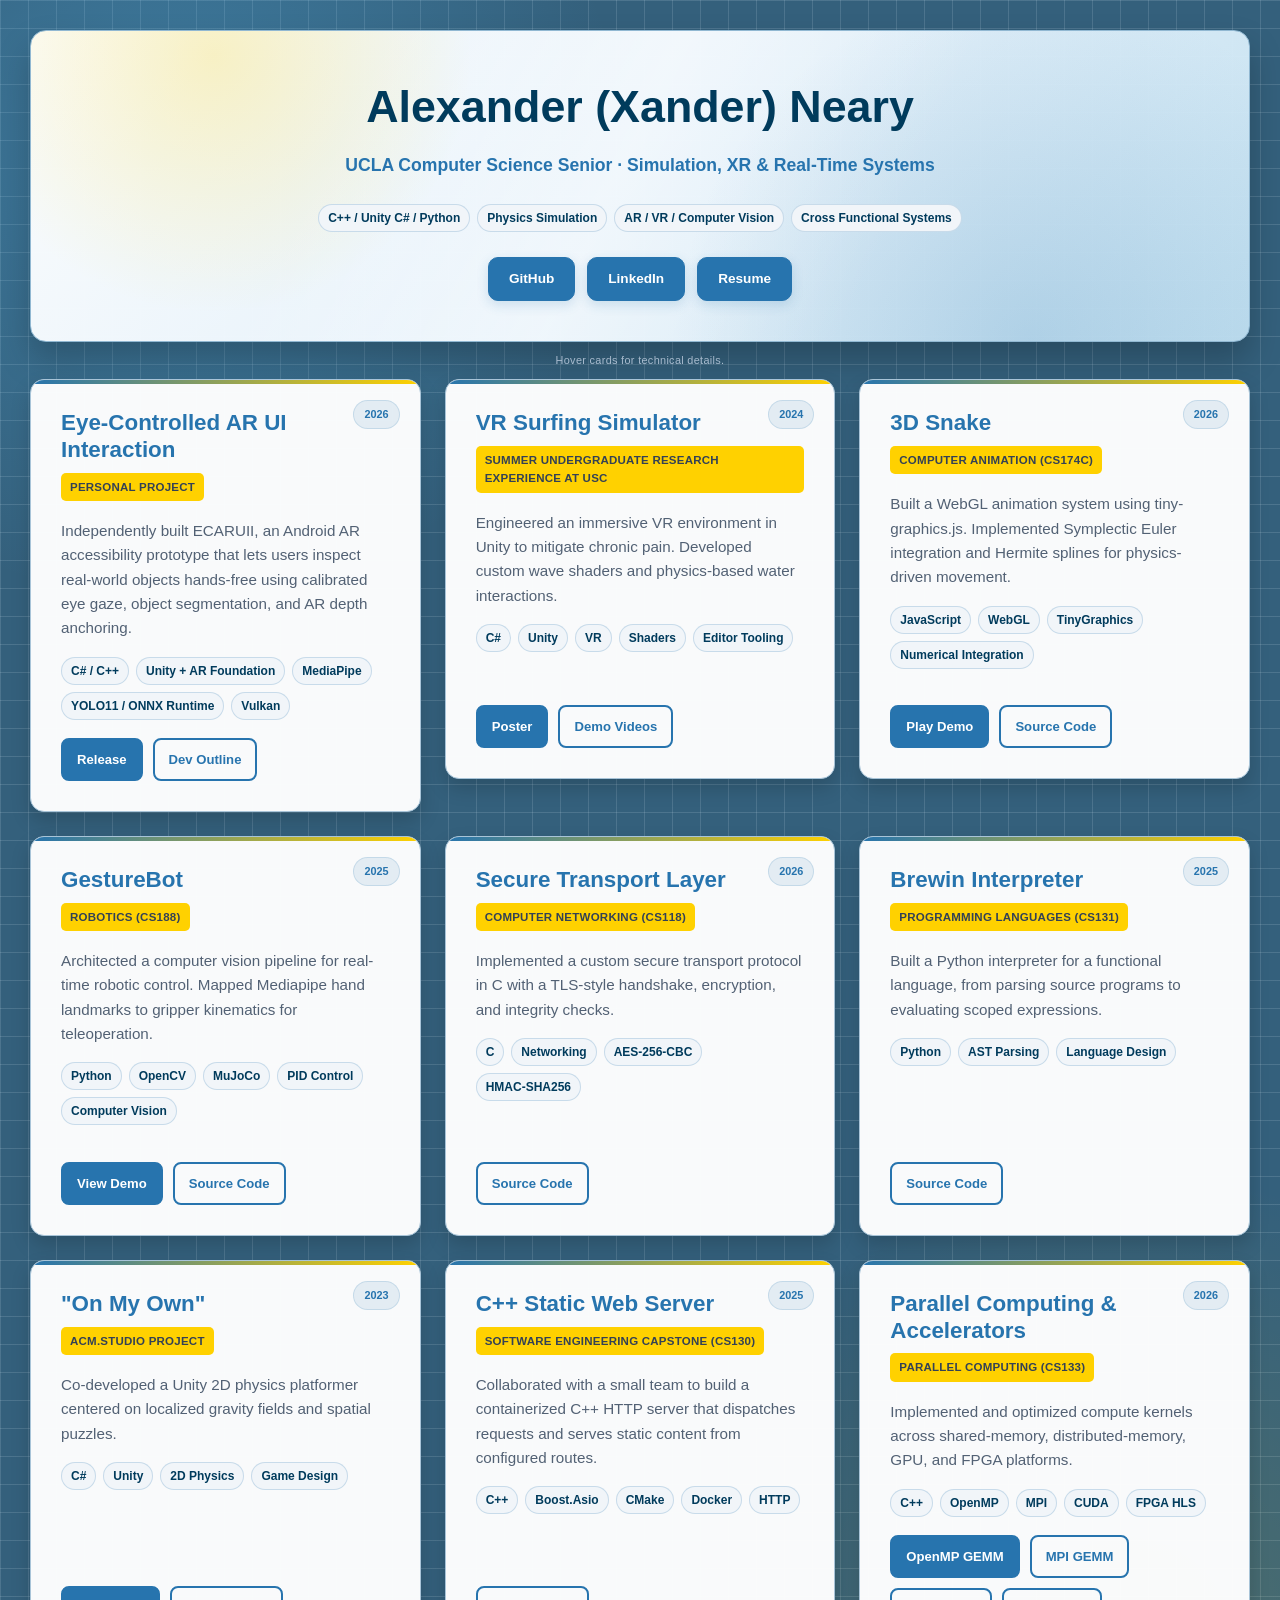
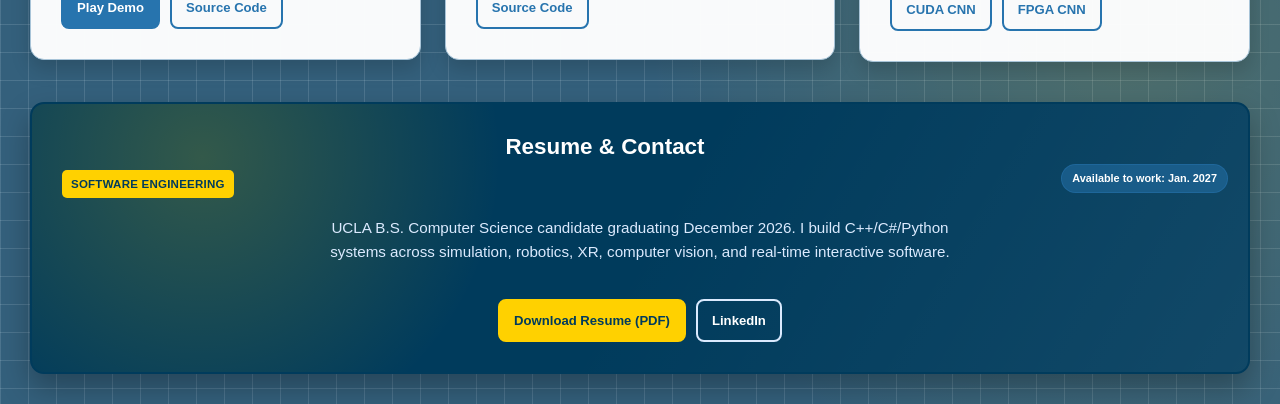
==== commit 676babf0: "Update availabilty tag to be in-line with the software engineering tag - Makes the Resume & Contact " ====
--- a/index.html
+++ b/index.html
@@ -334,11 +334,11 @@
             </div>
 
             <div class="card resume-card">
-                <span class="date-tag">Available to work: Jan. 2027</span>
+                <span class="availability-tag">Available to work: Jan. 2027</span>
 
                 <h3>Resume &amp; Contact</h3>
                 <h4>Software Engineering</h4>
-
+                
                 <p>
                     UCLA B.S. Computer Science candidate graduating December 2026.
                     I build C++/C#/Python systems across simulation, robotics, XR, computer vision,
--- a/styles.css
+++ b/styles.css
@@ -201,6 +201,21 @@
     transform: translateY(-6px);
 }
 
+.availability-tag {
+    position: absolute;
+    top: 60px;
+    right: 20px;
+    z-index: 1;
+    color: var(--ucla-blue);
+    background: rgba(39, 116, 174, 0.5);
+    border: 1px solid rgba(39, 115, 174, 0.5);
+    border-radius: 999px;
+    font-size: 0.68rem;
+    font-weight: 800;
+    color: white;
+    padding: 5px 10px;
+}
+
 .date-tag {
     position: absolute;
     top: 20px;
